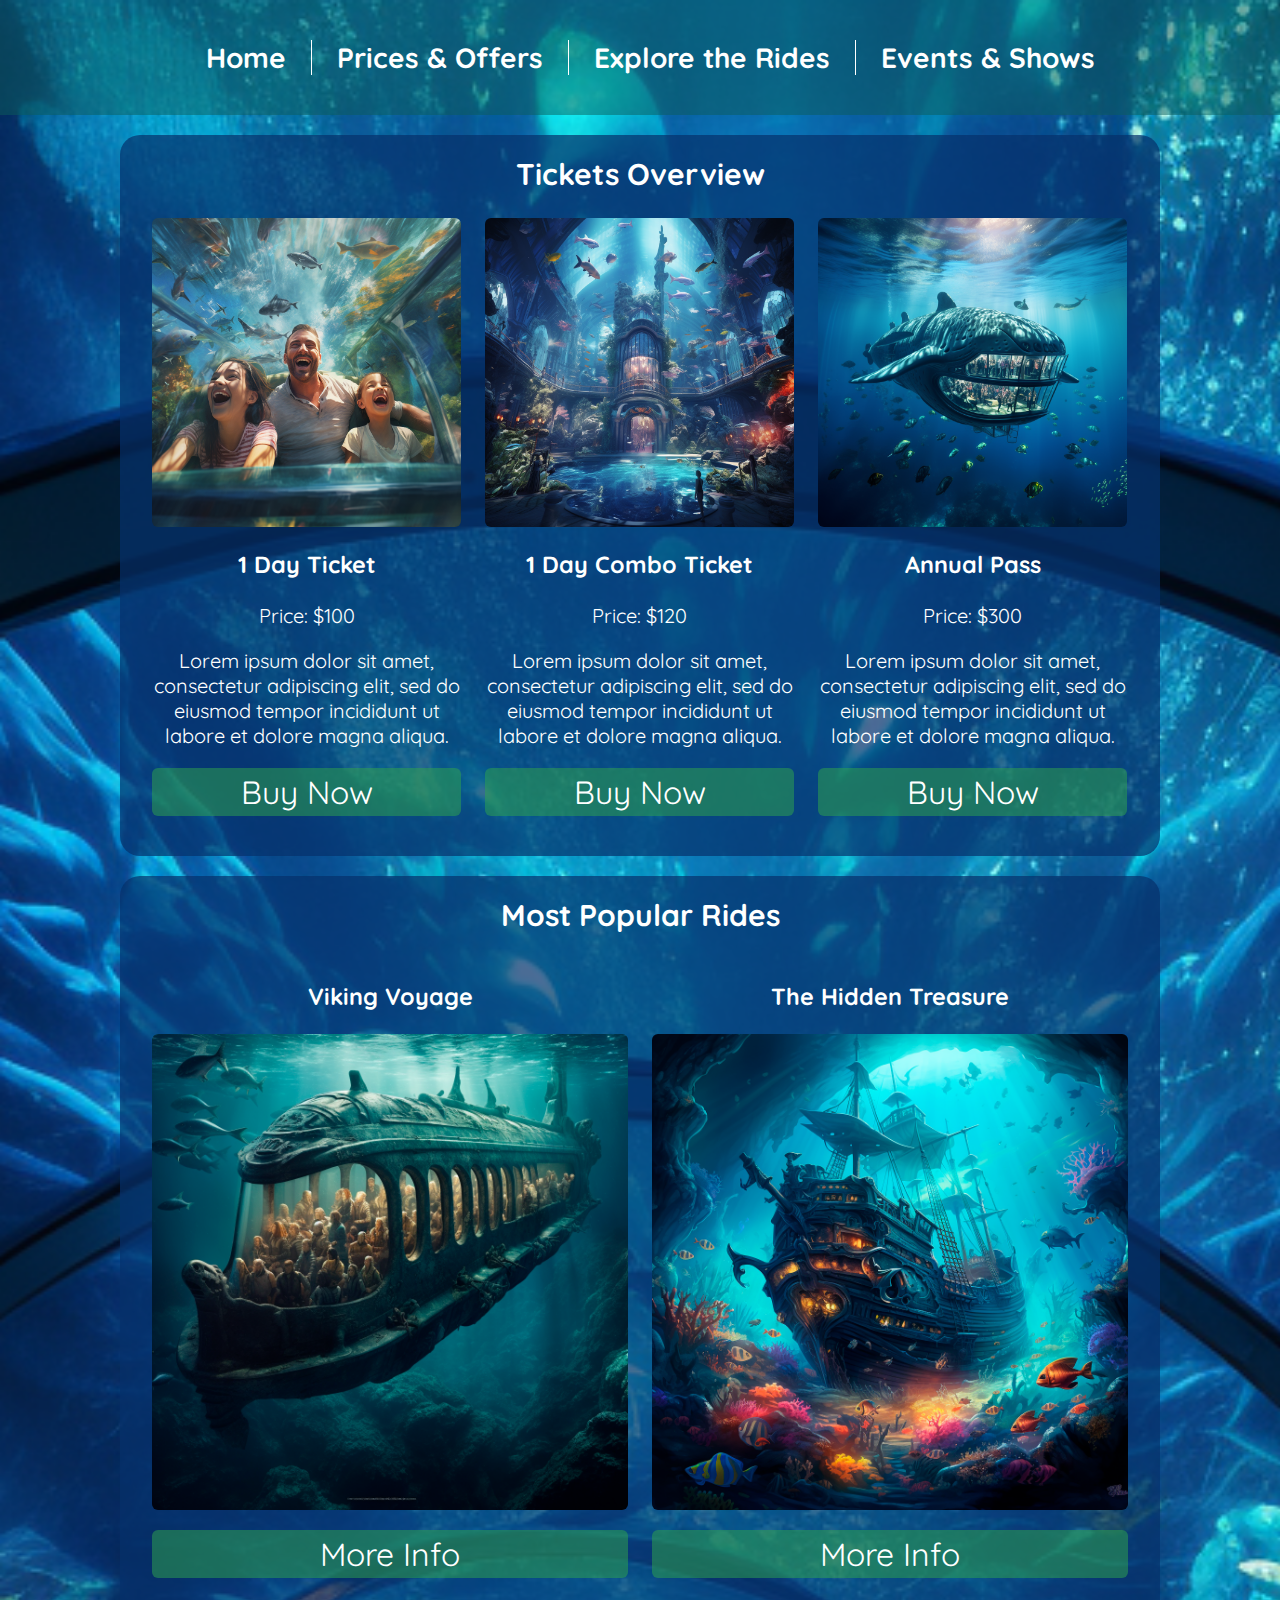
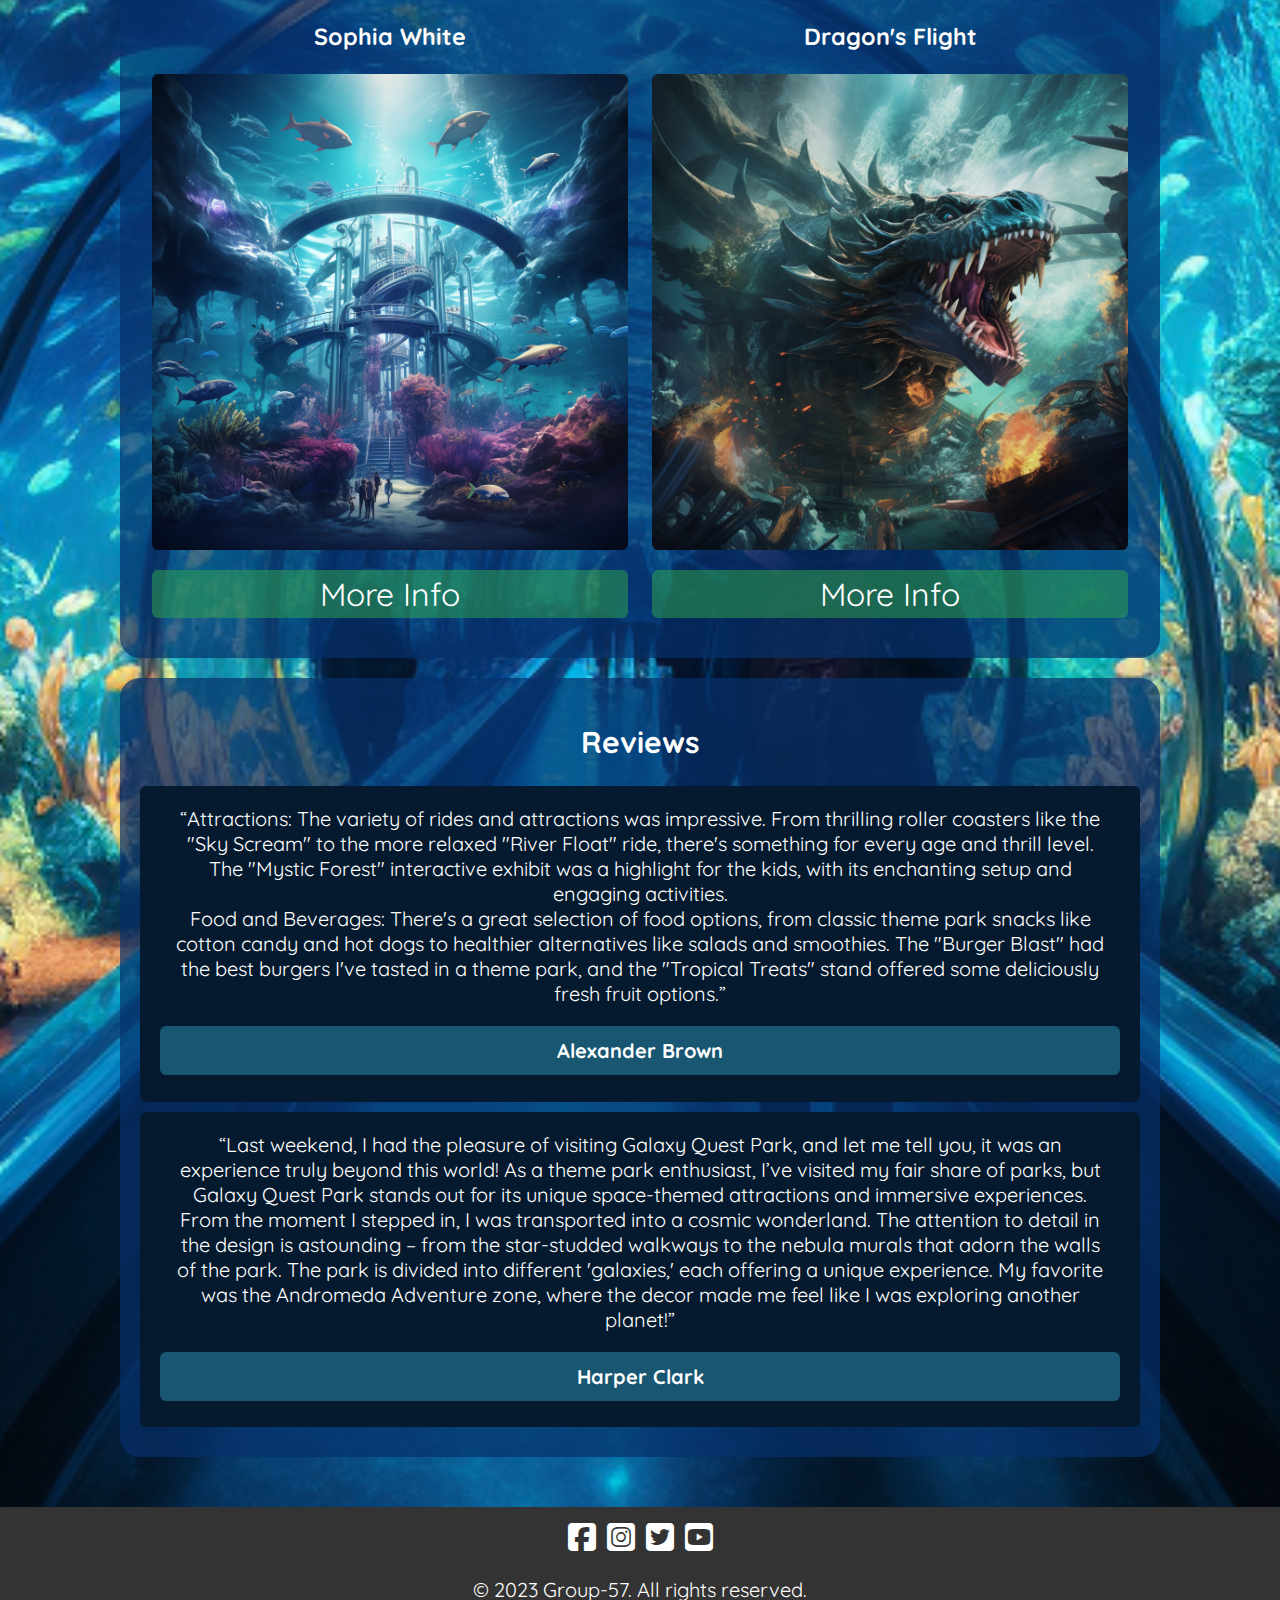
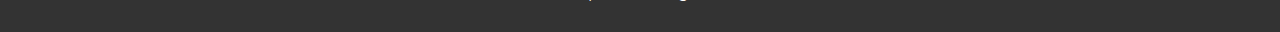
==== index.html @ 94e98d62 "fix ride images on index page" ====
<!DOCTYPE html>
<html lang="en">
  <head>
    <meta charset="UTF-8" />
    <meta name="viewport" content="width=device-width, initial-scale=1.0" />
    <title>Poseidon's Paradise - Adventure Awaits</title>
    <link rel="stylesheet" href="css/common.css" />
    <link rel="stylesheet" href="css/offers.css" />
    <link rel="stylesheet" href="css/brands.css" />

    <!-- Load Quicksand font https://fonts.google.com/specimen/Quicksand -->
    <link rel="preconnect" href="https://fonts.googleapis.com" />
    <link rel="preconnect" href="https://fonts.gstatic.com" crossorigin />
    <link
      href="https://fonts.googleapis.com/css2?family=Quicksand:wght@400;700&display=swap"
      rel="stylesheet" />

    <!-- <link href="https://cdn.jsdelivr.net/npm/bootstrap@5.0.2/dist/css/bootstrap.min.css" rel="stylesheet" integrity="sha384-EVSTQN3/azprG1Anm3QDgpJLIm9Nao0Yz1ztcQTwFspd3yD65VohhpuuCOmLASjC" crossorigin="anonymous"> -->
  </head>
  <body>
    <header>
      <nav>
        <ul>
          <li><a href="index.html">Home</a></li>
          <li><a href="offers.html">Prices &amp; Offers</a></li>
          <li><a href="rides.html">Explore the Rides</a></li>
          <li><a href="events.html">Events &amp; Shows</a></li>
        </ul>
      </nav>
    </header>

    <main class="container">
      <section id="packages" class="row">
        <h2>Tickets Overview</h2>
        <aside class="col col-1-3">
          <!-- image generated using Midjourney AI discord bot.
                     Prompt: a family enjoying a day at an underwater theme park -->
          <img src="images/family-fun.png" alt="Family Pass tickets" />
          <h3>1 Day Ticket</h3>
          <p>Price: $100</p>
          <p>
            Lorem ipsum dolor sit amet, consectetur adipiscing elit, sed do
            eiusmod tempor incididunt ut labore et dolore magna aliqua.
          </p>
          <p><a href="offers.html" class="btn">Buy Now</a></p>
        </aside>
        <aside class="col col-1-3">
          <!-- image generated using Midjourney AI discord bot.
                     Prompt: an underwater theme park ith rides, mermaids, and exotic underwater fish  -->
          <img src="images/pond.png" alt="Family Pass tickets" />
          <h3>1 Day Combo Ticket</h3>
          <p>Price: $120</p>
          <p>
            Lorem ipsum dolor sit amet, consectetur adipiscing elit, sed do
            eiusmod tempor incididunt ut labore et dolore magna aliqua.
          </p>
          <p><a href="offers.html" class="btn">Buy Now</a></p>
        </aside>
        <aside class="col col-1-3">
          <!-- image generated using Midjourney AI discord bot.
                     Prompt: a giant humpback whale shaped submarine, with windows and tourists inside looking out into the ocean -->
          <img src="images/sightseeing.png" alt="Underwater Tours" />
          <h3>Annual Pass</h3>
          <p>Price: $300</p>
          <p>
            Lorem ipsum dolor sit amet, consectetur adipiscing elit, sed do
            eiusmod tempor incididunt ut labore et dolore magna aliqua.
          </p>
          <p><a href="offers.html" class="btn">Buy Now</a></p>
        </aside>
      </section>

      <section id="popular_rides" class="row">
        <h2>Most Popular Rides</h2>
        <aside class="col col-1-2">
          <h3>Viking Voyage</h3>
          <!-- image generated using Midjourney AI discord bot.
                         Prompt: an underwater submarine that looks like a viking ship, with lots of tourists looking out the window -->
          <img src="images/viking-ride.png" alt="Ride Picture" />
          <p><a href="rides.html" class="btn w-100">More Info</a></p>
        </aside>
        <aside class="col col-1-2">
          <h3>The Hidden Treasure</h3>
          <!-- image generated using Midjourney AI discord bot.
                         Prompt: an underwater pirate shipwreck with lots of colorful fish swimming around -->
          <img src="images/pirate-ride.png" alt="Ride Picture" />
          <p><a href="rides.html" class="btn w-100">More Info</a></p>
        </aside>
        <aside class="col col-1-2">
          <h3>Sophia White</h3>
          <img src="images/sophia-white.png" alt="Ride Picture" />
          <p><a href="rides.html" class="btn w-100">More Info</a></p>
        </aside>
        <aside class="col col-1-2">
          <h3>Dragon's Flight</h3>
          <img src="images/dragons-flight.png" alt="Ride Picture" />
          <p><a href="rides.html" class="btn w-100">More Info</a></p>
        </aside>
      </section>

      <section id="reviews">
        <h2>Reviews</h2>
        <article class="row review">
          <p>
            <q
              >Attractions: The variety of rides and attractions was impressive.
              From thrilling roller coasters like the "Sky Scream" to the more
              relaxed "River Float" ride, there's something for every age and
              thrill level. The "Mystic Forest" interactive exhibit was a
              highlight for the kids, with its enchanting setup and engaging
              activities.
              <br />
              Food and Beverages: There's a great selection of food options,
              from classic theme park snacks like cotton candy and hot dogs to
              healthier alternatives like salads and smoothies. The "Burger
              Blast" had the best burgers I've tasted in a theme park, and the
              "Tropical Treats" stand offered some deliciously fresh fruit
              options.</q
            >
          </p>
          <h4>Alexander Brown</h4>
        </article>
        <article class="row review">
          <p>
            <q
              >Last weekend, I had the pleasure of visiting Galaxy Quest Park,
              and let me tell you, it was an experience truly beyond this world!
              As a theme park enthusiast, I’ve visited my fair share of parks,
              but Galaxy Quest Park stands out for its unique space-themed
              attractions and immersive experiences.
              <br />
              From the moment I stepped in, I was transported into a cosmic
              wonderland. The attention to detail in the design is astounding –
              from the star-studded walkways to the nebula murals that adorn the
              walls of the park. The park is divided into different 'galaxies,'
              each offering a unique experience. My favorite was the Andromeda
              Adventure zone, where the decor made me feel like I was exploring
              another planet!</q
            >
          </p>
          <h4>Harper Clark</h4>
        </article>
      </section>
    </main>

    <footer>
      <div class="social-links">
        <a
          href="https://www.facebook.com/poseidons_paradise"
          target="_blank"
          aria-label="Facebook">
          <i class="fa-brands fa-square-facebook"></i>
        </a>
        <a
          href="https://www.instagram.com/poseidons_paradise"
          target="_blank"
          aria-label="Instagram">
          <i class="fa-brands fa-square-instagram"></i>
        </a>
        <a
          href="https://www.twitter.com/poseidons_paradise"
          target="_blank"
          aria-label="Twitter">
          <i class="fa-brands fa-square-twitter"></i>
        </a>
        <a
          href="https://www.youtube.com/poseidons_paradise"
          target="_blank"
          aria-label="YouTube">
          <i class="fa-brands fa-square-youtube"></i>
        </a>
      </div>
      <p>&copy; 2023 Group-57. All rights reserved.</p>
    </footer>
  </body>
</html>
---- css/common.css ----
*,
::after,
::before {
  box-sizing: border-box;
}

body {
  font-family: "Quicksand", sans-serif;
  font-size: 20px;
  margin: 0;
  padding: 0;
  background-color: #f0f0f0;
  background-image: url(../images/tunnel.png);
  background-size: cover;
  background-repeat: no-repeat;
  background-position: center;
  color: #fff;
  /* 
    set display to flex so we can grow our main content and keep our footer "sticky".
    This strategy was based on chat interaction with ChatGPT 4.0 on Dec 18.
    Prompt:
      how can I make my footer stick to the bottom of the page if the page
      content is short, but keep the footer below all content when the page is
      long, even if I have to scroll to see the footer?
    Response Explanation:
      - The body is set to a flex container with a vertical direction.
      - The .content-wrap is given flex: 1, which allows it to grow and take up
        any available space, pushing the footer down.
      - The .footer will stick to the bottom when the content is short because of
        the min-height: 100vh on the body, making sure the body takes at least 100%
        of the viewport height.
      - On longer pages, the content will naturally push the footer down, and it
        will no longer stick to the bottom of the viewport but will be at the end
        of the content as usual.
      This solution is widely supported across modern browsers and provides a
      clean way to have a footer behave dynamically based on the length of the
      content.

    This was then adapted to fit our elements (ie main instead of .content-wrap)
  */
  min-height: 100vh;
  display: flex;
  flex-direction: column;
}

main {
  /* allow content to grow to take up available space. */
  flex: 1;
}

header {
  background-color: rgb(11, 92, 89, 0.5);
  color: white;
  padding: 20px 0;
}
img#navLogo {
  transition: max-height 0.6s;
  max-height: 700px;
  margin: auto;
}
img#navLogo.smaller {
  max-height: 100px;
}

nav ul {
  list-style-type: none;
  text-align: center;
}

nav ul li {
  display: inline-block;
  margin-right: 20px;
}

nav ul li a {
  color: white;
  text-decoration: none;
  font-weight: bold;
  font-size: 28px;
  position: relative;
  padding-bottom: 10px;
}

/* Add an underline effect to the nav links, which is normally hidden (with
   transform: scaleX(0)) but grows to the width of the link when hovered */
nav ul li a::after {
  content: "";
  background-color: #35e2f6;
  height: 10px;
  width: 100%;
  position: absolute;
  bottom: 0;
  left: 0;
  text-decoration: underline;
  /* hide this effect under normal circumstances */
  -webkit-transform: scaleX(0);
  -webkit-transform-origin: bottom center;
  -moz-transform: scaleX(0);
  -moz-transform-origin: bottom center;
  transform: scaleX(0);
  transform-origin: bottom center;
  /* animate the transition */
  transition: transform 0.2s ease-out;
}
nav ul li a:hover::after {
  /* on hover grow the underline effect to the width of the link */
  -webkit-transform: scaleX(1);
  -moz-transform: scaleX(1);
  transform: scaleX(1);
}
nav ul li:not(:last-of-type) {
  border-right: 1px solid #fff;
  padding-right: 25px;
}

@media (max-width: 992px) {
  nav ul li a {
    font-size: 20px;
  }
}

section {
  padding: 20px;
  text-align: center;
  background-color: rgba(5, 49, 107, 0.7);
  margin: 20px 0px;
  border-radius: 20px;
}

footer {
  background-color: #333;
  color: white;
  text-align: center;
  padding: 10px 0;
  bottom: 0;
  width: 100%;
  margin-top: 30px;
}

/* restrict the images to the width of their container */
img {
  max-width: 100%;
  border-radius: 6px;
  display: block;
}

.social-links a {
  color: #fff;
  text-decoration: none;
  font-size: 32px;
  display: inline-block;
  margin: 0px 3px;
}


.margin-auto {
  margin: auto;
}
.mt-1 {
  margin-top: 10px;
}
.mt-2 {
  margin-top: 20px;
}
.mt-3 {
  margin-top: 30px;
}
.mt-4 {
  margin-top: 40px;
}
.mt-5 {
  margin-top: 50px;
}

.inline-block {
  display: inline-block;
}

.trident-divider {
  display: flex;
  flex-direction: row;
  width: 80%;
  margin: auto;
}
/* a class that will cause an element to be displayed flipped (mirror image) */
.flipped {
  -moz-transform: scaleX(-1);
  -webkit-transform: scaleX(-1);
  transform: scaleX(-1);
}
.trident {
  display: inline-block;
  height: 115px;
}
/*
  Trident vector image obtained from Vecteezy (https://www.vecteezy.com/vector-art/3381271-trident-vector-logo-icon-illustration-sign-symbol),
  then split into 3 files to allow its size to dynamically adapt to its container
  by growing the middle part using flex: 1, while keeping the left and right
  sides at their same size  
*/
.trident-left {
  background-image: url(/images/trident-left-01.svg);
  background-repeat: no-repeat;
  width: 82px;
}
.trident-middle {
  background-image: url(/images/trident-middle-01.svg);
  /* don't se a width on this element, instead allow it to grow to fill the
     available space */
  flex: 1;
  /* repeat the background on the x axis so we can tile the middle section of
     the trident regardless of how big the container is */
  background-repeat: repeat-x;
}
.trident-right {
  background-image: url(/images/trident-right-01.svg);
  background-repeat: no-repeat;
  width: 199px;
}

.btn,
.btn-medium {
  display: block;
  width: 100%;
  max-width: 400px;
  height: 48px;
  font-size: 32px;
  line-height: 48px;
  text-decoration: none;
  color: #fff;
  background-color: rgb(47 163 77 / 53%);
  border-radius: 6px;
  transition: transform 0.3s ease-in-out, background-color 0.2s ease-in-out !important;
}
.w-100 {
  width: 100%;
  max-width: 100%;
}

.btn-medium {
  height: 28px;
  font-size: 16px;
  line-height: 28px;
}

.btn:hover,
.btn-medium:hover {
  background-color: rgb(47 163 77 / 100%);
}

#popular_rides img {
  width: 100%;
}

/* a review from a guest, intended to take up full container width */
.review {
  background-color: #051a2f;
  padding: 20px 20px 0px 20px;
  margin: 10px 0px;
  border-radius: 6px;
}
.review h4 {
  background-color: #185671;
  padding: 12px 0px;
  border-radius: 6px;
}

/* These styles are rougly taken from Bootstrap v5, but are modified to make
   the container a bit wider than bootstrap normally uses */
.container,
.container-fluid {
  width: 100%;
  padding-right: 50px;
  padding-left: 50px;
  margin-right: auto;
  margin-left: auto;
}

@media (min-width: 576px) {
  .container {
    max-width: 540px;
  }
}
@media (min-width: 768px) {
  .container {
    max-width: 720px;
  }
}
@media (min-width: 992px) {
  .container {
    max-width: 960px;
  }
}
@media (min-width: 1200px) {
  .container {
    max-width: 1140px;
  }
}
@media (min-width: 1400px) {
  .container {
    max-width: 1320px;
  }
}

:root {
  --bs-gutter-x: 1.5rem;
  --bs-gutter-y: 0;
}
.row {
  display: flex;
  flex-wrap: wrap;
}
.row > * {
  flex-shrink: 0;
  width: 100%;
  max-width: 100%;
  padding-right: calc(var(--bs-gutter-x) * 0.5);
  padding-left: calc(var(--bs-gutter-x) * 0.5);
  margin-top: var(--bs-gutter-y);
}

.row .col-1-3 {
  width: 33.3%;
}

.row .col-2-3 {
  width: 66.6%;
}

.row .col-1-2 {
  width: 50%;
}

.row .col-1-4 {
  width: 25%;
}

.row .col-3-4 {
  width: 75%;
}

.fab,
.fa-brands {
  font-family: var(--fa-style-family-brands);
}
.fa,
.fa-brands,
.fa-classic,
.fa-duotone,
.fa-light,
.fa-regular,
.fa-sharp,
.fa-sharp-solid,
.fa-solid,
.fa-thin,
.fab,
.fad,
.fal,
.far,
.fas,
.fasl,
.fasr,
.fass,
.fast,
.fat {
  -moz-osx-font-smoothing: grayscale;
  -webkit-font-smoothing: antialiased;
  display: var(--fa-display, inline-block);
  font-style: normal;
  font-variant: normal;
  line-height: 1;
  text-rendering: auto;
}
---- css/offers.css ----
/* animate the transition so it will grow and shrink gradually */
#packages .col * {
    transition: transform 0.3s ease-in-out;
}
/* when hovering over a package, grow all of its contents slightly */
#packages .col:hover * {
    transform: scale(1.1);
}
#packages .col-1-3:hover * {
    transform: scale(1.05);
}

/* container for the overlap spans which cover the bottom 48px of this container
   with a semi-transparent bg and some text*/
.overlay-img {
    position: relative;
    display: inline-block;
}
/* This span containing the overlaid text, absolutely positioned to the bottom
   of the container */
span.overlay {
    position: absolute;
    bottom: 0;
    left: 0;
    width: 100%;
    background-color: #08244fa3;
    border-radius: 0px 0px 6px 6px;
    font-size: 48px;
}

.offer {
    margin: 24px 0px;
}
/* put a bottom border and padding below all offers except the last one */
.offer:not(:last-of-type) {
    /* border-bottom: 2px solid #FFF; */
    padding-bottom: 20px;
}

/* The buttons in the packages section */
a.price {
    background-color: #73d88d;
}
a.price:hover {
    background-color: #165727;
}
/* smaller text indicating prices start at these values but can go higher */
.starting_at {
    font-size: 14px;
    line-height: 30px;
    display: block;
}
---- css/brands.css ----
/*!
 * Font Awesome Free 6.5.1 by @fontawesome - https://fontawesome.com
 * License - https://fontawesome.com/license/free (Icons: CC BY 4.0, Fonts: SIL OFL 1.1, Code: MIT License)
 * Copyright 2023 Fonticons, Inc.
 */
:root, :host {
  --fa-style-family-brands: 'Font Awesome 6 Brands';
  --fa-font-brands: normal 400 1em/1 'Font Awesome 6 Brands'; }

@font-face {
  font-family: 'Font Awesome 6 Brands';
  font-style: normal;
  font-weight: 400;
  font-display: block;
  src: url("../webfonts/fa-brands-400.woff2") format("woff2"), url("../webfonts/fa-brands-400.ttf") format("truetype"); }

.fab,
.fa-brands {
  font-weight: 400; }

.fa-monero:before {
  content: "\f3d0"; }

.fa-hooli:before {
  content: "\f427"; }

.fa-yelp:before {
  content: "\f1e9"; }

.fa-cc-visa:before {
  content: "\f1f0"; }

.fa-lastfm:before {
  content: "\f202"; }

.fa-shopware:before {
  content: "\f5b5"; }

.fa-creative-commons-nc:before {
  content: "\f4e8"; }

.fa-aws:before {
  content: "\f375"; }

.fa-redhat:before {
  content: "\f7bc"; }

.fa-yoast:before {
  content: "\f2b1"; }

.fa-cloudflare:before {
  content: "\e07d"; }

.fa-ups:before {
  content: "\f7e0"; }

.fa-pixiv:before {
  content: "\e640"; }

.fa-wpexplorer:before {
  content: "\f2de"; }

.fa-dyalog:before {
  content: "\f399"; }

.fa-bity:before {
  content: "\f37a"; }

.fa-stackpath:before {
  content: "\f842"; }

.fa-buysellads:before {
  content: "\f20d"; }

.fa-first-order:before {
  content: "\f2b0"; }

.fa-modx:before {
  content: "\f285"; }

.fa-guilded:before {
  content: "\e07e"; }

.fa-vnv:before {
  content: "\f40b"; }

.fa-square-js:before {
  content: "\f3b9"; }

.fa-js-square:before {
  content: "\f3b9"; }

.fa-microsoft:before {
  content: "\f3ca"; }

.fa-qq:before {
  content: "\f1d6"; }

.fa-orcid:before {
  content: "\f8d2"; }

.fa-java:before {
  content: "\f4e4"; }

.fa-invision:before {
  content: "\f7b0"; }

.fa-creative-commons-pd-alt:before {
  content: "\f4ed"; }

.fa-centercode:before {
  content: "\f380"; }

.fa-glide-g:before {
  content: "\f2a6"; }

.fa-drupal:before {
  content: "\f1a9"; }

.fa-hire-a-helper:before {
  content: "\f3b0"; }

.fa-creative-commons-by:before {
  content: "\f4e7"; }

.fa-unity:before {
  content: "\e049"; }

.fa-whmcs:before {
  content: "\f40d"; }

.fa-rocketchat:before {
  content: "\f3e8"; }

.fa-vk:before {
  content: "\f189"; }

.fa-untappd:before {
  content: "\f405"; }

.fa-mailchimp:before {
  content: "\f59e"; }

.fa-css3-alt:before {
  content: "\f38b"; }

.fa-square-reddit:before {
  content: "\f1a2"; }

.fa-reddit-square:before {
  content: "\f1a2"; }

.fa-vimeo-v:before {
  content: "\f27d"; }

.fa-contao:before {
  content: "\f26d"; }

.fa-square-font-awesome:before {
  content: "\e5ad"; }

.fa-deskpro:before {
  content: "\f38f"; }

.fa-brave:before {
  content: "\e63c"; }

.fa-sistrix:before {
  content: "\f3ee"; }

.fa-square-instagram:before {
  content: "\e055"; }

.fa-instagram-square:before {
  content: "\e055"; }

.fa-battle-net:before {
  content: "\f835"; }

.fa-the-red-yeti:before {
  content: "\f69d"; }

.fa-square-hacker-news:before {
  content: "\f3af"; }

.fa-hacker-news-square:before {
  content: "\f3af"; }

.fa-edge:before {
  content: "\f282"; }

.fa-threads:before {
  content: "\e618"; }

.fa-napster:before {
  content: "\f3d2"; }

.fa-square-snapchat:before {
  content: "\f2ad"; }

.fa-snapchat-square:before {
  content: "\f2ad"; }

.fa-google-plus-g:before {
  content: "\f0d5"; }

.fa-artstation:before {
  content: "\f77a"; }

.fa-markdown:before {
  content: "\f60f"; }

.fa-sourcetree:before {
  content: "\f7d3"; }

.fa-google-plus:before {
  content: "\f2b3"; }

.fa-diaspora:before {
  content: "\f791"; }

.fa-foursquare:before {
  content: "\f180"; }

.fa-stack-overflow:before {
  content: "\f16c"; }

.fa-github-alt:before {
  content: "\f113"; }

.fa-phoenix-squadron:before {
  content: "\f511"; }

.fa-pagelines:before {
  content: "\f18c"; }

.fa-algolia:before {
  content: "\f36c"; }

.fa-red-river:before {
  content: "\f3e3"; }

.fa-creative-commons-sa:before {
  content: "\f4ef"; }

.fa-safari:before {
  content: "\f267"; }

.fa-google:before {
  content: "\f1a0"; }

.fa-square-font-awesome-stroke:before {
  content: "\f35c"; }

.fa-font-awesome-alt:before {
  content: "\f35c"; }

.fa-atlassian:before {
  content: "\f77b"; }

.fa-linkedin-in:before {
  content: "\f0e1"; }

.fa-digital-ocean:before {
  content: "\f391"; }

.fa-nimblr:before {
  content: "\f5a8"; }

.fa-chromecast:before {
  content: "\f838"; }

.fa-evernote:before {
  content: "\f839"; }

.fa-hacker-news:before {
  content: "\f1d4"; }

.fa-creative-commons-sampling:before {
  content: "\f4f0"; }

.fa-adversal:before {
  content: "\f36a"; }

.fa-creative-commons:before {
  content: "\f25e"; }

.fa-watchman-monitoring:before {
  content: "\e087"; }

.fa-fonticons:before {
  content: "\f280"; }

.fa-weixin:before {
  content: "\f1d7"; }

.fa-shirtsinbulk:before {
  content: "\f214"; }

.fa-codepen:before {
  content: "\f1cb"; }

.fa-git-alt:before {
  content: "\f841"; }

.fa-lyft:before {
  content: "\f3c3"; }

.fa-rev:before {
  content: "\f5b2"; }

.fa-windows:before {
  content: "\f17a"; }

.fa-wizards-of-the-coast:before {
  content: "\f730"; }

.fa-square-viadeo:before {
  content: "\f2aa"; }

.fa-viadeo-square:before {
  content: "\f2aa"; }

.fa-meetup:before {
  content: "\f2e0"; }

.fa-centos:before {
  content: "\f789"; }

.fa-adn:before {
  content: "\f170"; }

.fa-cloudsmith:before {
  content: "\f384"; }

.fa-opensuse:before {
  content: "\e62b"; }

.fa-pied-piper-alt:before {
  content: "\f1a8"; }

.fa-square-dribbble:before {
  content: "\f397"; }

.fa-dribbble-square:before {
  content: "\f397"; }

.fa-codiepie:before {
  content: "\f284"; }

.fa-node:before {
  content: "\f419"; }

.fa-mix:before {
  content: "\f3cb"; }

.fa-steam:before {
  content: "\f1b6"; }

.fa-cc-apple-pay:before {
  content: "\f416"; }

.fa-scribd:before {
  content: "\f28a"; }

.fa-debian:before {
  content: "\e60b"; }

.fa-openid:before {
  content: "\f19b"; }

.fa-instalod:before {
  content: "\e081"; }

.fa-expeditedssl:before {
  content: "\f23e"; }

.fa-sellcast:before {
  content: "\f2da"; }

.fa-square-twitter:before {
  content: "\f081"; }

.fa-twitter-square:before {
  content: "\f081"; }

.fa-r-project:before {
  content: "\f4f7"; }

.fa-delicious:before {
  content: "\f1a5"; }

.fa-freebsd:before {
  content: "\f3a4"; }

.fa-vuejs:before {
  content: "\f41f"; }

.fa-accusoft:before {
  content: "\f369"; }

.fa-ioxhost:before {
  content: "\f208"; }

.fa-fonticons-fi:before {
  content: "\f3a2"; }

.fa-app-store:before {
  content: "\f36f"; }

.fa-cc-mastercard:before {
  content: "\f1f1"; }

.fa-itunes-note:before {
  content: "\f3b5"; }

.fa-golang:before {
  content: "\e40f"; }

.fa-kickstarter:before {
  content: "\f3bb"; }

.fa-grav:before {
  content: "\f2d6"; }

.fa-weibo:before {
  content: "\f18a"; }

.fa-uncharted:before {
  content: "\e084"; }

.fa-firstdraft:before {
  content: "\f3a1"; }

.fa-square-youtube:before {
  content: "\f431"; }

.fa-youtube-square:before {
  content: "\f431"; }

.fa-wikipedia-w:before {
  content: "\f266"; }

.fa-wpressr:before {
  content: "\f3e4"; }

.fa-rendact:before {
  content: "\f3e4"; }

.fa-angellist:before {
  content: "\f209"; }

.fa-galactic-republic:before {
  content: "\f50c"; }

.fa-nfc-directional:before {
  content: "\e530"; }

.fa-skype:before {
  content: "\f17e"; }

.fa-joget:before {
  content: "\f3b7"; }

.fa-fedora:before {
  content: "\f798"; }

.fa-stripe-s:before {
  content: "\f42a"; }

.fa-meta:before {
  content: "\e49b"; }

.fa-laravel:before {
  content: "\f3bd"; }

.fa-hotjar:before {
  content: "\f3b1"; }

.fa-bluetooth-b:before {
  content: "\f294"; }

.fa-square-letterboxd:before {
  content: "\e62e"; }

.fa-sticker-mule:before {
  content: "\f3f7"; }

.fa-creative-commons-zero:before {
  content: "\f4f3"; }

.fa-hips:before {
  content: "\f452"; }

.fa-behance:before {
  content: "\f1b4"; }

.fa-reddit:before {
  content: "\f1a1"; }

.fa-discord:before {
  content: "\f392"; }

.fa-chrome:before {
  content: "\f268"; }

.fa-app-store-ios:before {
  content: "\f370"; }

.fa-cc-discover:before {
  content: "\f1f2"; }

.fa-wpbeginner:before {
  content: "\f297"; }

.fa-confluence:before {
  content: "\f78d"; }

.fa-shoelace:before {
  content: "\e60c"; }

.fa-mdb:before {
  content: "\f8ca"; }

.fa-dochub:before {
  content: "\f394"; }

.fa-accessible-icon:before {
  content: "\f368"; }

.fa-ebay:before {
  content: "\f4f4"; }

.fa-amazon:before {
  content: "\f270"; }

.fa-unsplash:before {
  content: "\e07c"; }

.fa-yarn:before {
  content: "\f7e3"; }

.fa-square-steam:before {
  content: "\f1b7"; }

.fa-steam-square:before {
  content: "\f1b7"; }

.fa-500px:before {
  content: "\f26e"; }

.fa-square-vimeo:before {
  content: "\f194"; }

.fa-vimeo-square:before {
  content: "\f194"; }

.fa-asymmetrik:before {
  content: "\f372"; }

.fa-font-awesome:before {
  content: "\f2b4"; }

.fa-font-awesome-flag:before {
  content: "\f2b4"; }

.fa-font-awesome-logo-full:before {
  content: "\f2b4"; }

.fa-gratipay:before {
  content: "\f184"; }

.fa-apple:before {
  content: "\f179"; }

.fa-hive:before {
  content: "\e07f"; }

.fa-gitkraken:before {
  content: "\f3a6"; }

.fa-keybase:before {
  content: "\f4f5"; }

.fa-apple-pay:before {
  content: "\f415"; }

.fa-padlet:before {
  content: "\e4a0"; }

.fa-amazon-pay:before {
  content: "\f42c"; }

.fa-square-github:before {
  content: "\f092"; }

.fa-github-square:before {
  content: "\f092"; }

.fa-stumbleupon:before {
  content: "\f1a4"; }

.fa-fedex:before {
  content: "\f797"; }

.fa-phoenix-framework:before {
  content: "\f3dc"; }

.fa-shopify:before {
  content: "\e057"; }

.fa-neos:before {
  content: "\f612"; }

.fa-square-threads:before {
  content: "\e619"; }

.fa-hackerrank:before {
  content: "\f5f7"; }

.fa-researchgate:before {
  content: "\f4f8"; }

.fa-swift:before {
  content: "\f8e1"; }

.fa-angular:before {
  content: "\f420"; }

.fa-speakap:before {
  content: "\f3f3"; }

.fa-angrycreative:before {
  content: "\f36e"; }

.fa-y-combinator:before {
  content: "\f23b"; }

.fa-empire:before {
  content: "\f1d1"; }

.fa-envira:before {
  content: "\f299"; }

.fa-google-scholar:before {
  content: "\e63b"; }

.fa-square-gitlab:before {
  content: "\e5ae"; }

.fa-gitlab-square:before {
  content: "\e5ae"; }

.fa-studiovinari:before {
  content: "\f3f8"; }

.fa-pied-piper:before {
  content: "\f2ae"; }

.fa-wordpress:before {
  content: "\f19a"; }

.fa-product-hunt:before {
  content: "\f288"; }

.fa-firefox:before {
  content: "\f269"; }

.fa-linode:before {
  content: "\f2b8"; }

.fa-goodreads:before {
  content: "\f3a8"; }

.fa-square-odnoklassniki:before {
  content: "\f264"; }

.fa-odnoklassniki-square:before {
  content: "\f264"; }

.fa-jsfiddle:before {
  content: "\f1cc"; }

.fa-sith:before {
  content: "\f512"; }

.fa-themeisle:before {
  content: "\f2b2"; }

.fa-page4:before {
  content: "\f3d7"; }

.fa-hashnode:before {
  content: "\e499"; }

.fa-react:before {
  content: "\f41b"; }

.fa-cc-paypal:before {
  content: "\f1f4"; }

.fa-squarespace:before {
  content: "\f5be"; }

.fa-cc-stripe:before {
  content: "\f1f5"; }

.fa-creative-commons-share:before {
  content: "\f4f2"; }

.fa-bitcoin:before {
  content: "\f379"; }

.fa-keycdn:before {
  content: "\f3ba"; }

.fa-opera:before {
  content: "\f26a"; }

.fa-itch-io:before {
  content: "\f83a"; }

.fa-umbraco:before {
  content: "\f8e8"; }

.fa-galactic-senate:before {
  content: "\f50d"; }

.fa-ubuntu:before {
  content: "\f7df"; }

.fa-draft2digital:before {
  content: "\f396"; }

.fa-stripe:before {
  content: "\f429"; }

.fa-houzz:before {
  content: "\f27c"; }

.fa-gg:before {
  content: "\f260"; }

.fa-dhl:before {
  content: "\f790"; }

.fa-square-pinterest:before {
  content: "\f0d3"; }

.fa-pinterest-square:before {
  content: "\f0d3"; }

.fa-xing:before {
  content: "\f168"; }

.fa-blackberry:before {
  content: "\f37b"; }

.fa-creative-commons-pd:before {
  content: "\f4ec"; }

.fa-playstation:before {
  content: "\f3df"; }

.fa-quinscape:before {
  content: "\f459"; }

.fa-less:before {
  content: "\f41d"; }

.fa-blogger-b:before {
  content: "\f37d"; }

.fa-opencart:before {
  content: "\f23d"; }

.fa-vine:before {
  content: "\f1ca"; }

.fa-signal-messenger:before {
  content: "\e663"; }

.fa-paypal:before {
  content: "\f1ed"; }

.fa-gitlab:before {
  content: "\f296"; }

.fa-typo3:before {
  content: "\f42b"; }

.fa-reddit-alien:before {
  content: "\f281"; }

.fa-yahoo:before {
  content: "\f19e"; }

.fa-dailymotion:before {
  content: "\e052"; }

.fa-affiliatetheme:before {
  content: "\f36b"; }

.fa-pied-piper-pp:before {
  content: "\f1a7"; }

.fa-bootstrap:before {
  content: "\f836"; }

.fa-odnoklassniki:before {
  content: "\f263"; }

.fa-nfc-symbol:before {
  content: "\e531"; }

.fa-mintbit:before {
  content: "\e62f"; }

.fa-ethereum:before {
  content: "\f42e"; }

.fa-speaker-deck:before {
  content: "\f83c"; }

.fa-creative-commons-nc-eu:before {
  content: "\f4e9"; }

.fa-patreon:before {
  content: "\f3d9"; }

.fa-avianex:before {
  content: "\f374"; }

.fa-ello:before {
  content: "\f5f1"; }

.fa-gofore:before {
  content: "\f3a7"; }

.fa-bimobject:before {
  content: "\f378"; }

.fa-brave-reverse:before {
  content: "\e63d"; }

.fa-facebook-f:before {
  content: "\f39e"; }

.fa-square-google-plus:before {
  content: "\f0d4"; }

.fa-google-plus-square:before {
  content: "\f0d4"; }

.fa-mandalorian:before {
  content: "\f50f"; }

.fa-first-order-alt:before {
  content: "\f50a"; }

.fa-osi:before {
  content: "\f41a"; }

.fa-google-wallet:before {
  content: "\f1ee"; }

.fa-d-and-d-beyond:before {
  content: "\f6ca"; }

.fa-periscope:before {
  content: "\f3da"; }

.fa-fulcrum:before {
  content: "\f50b"; }

.fa-cloudscale:before {
  content: "\f383"; }

.fa-forumbee:before {
  content: "\f211"; }

.fa-mizuni:before {
  content: "\f3cc"; }

.fa-schlix:before {
  content: "\f3ea"; }

.fa-square-xing:before {
  content: "\f169"; }

.fa-xing-square:before {
  content: "\f169"; }

.fa-bandcamp:before {
  content: "\f2d5"; }

.fa-wpforms:before {
  content: "\f298"; }

.fa-cloudversify:before {
  content: "\f385"; }

.fa-usps:before {
  content: "\f7e1"; }

.fa-megaport:before {
  content: "\f5a3"; }

.fa-magento:before {
  content: "\f3c4"; }

.fa-spotify:before {
  content: "\f1bc"; }

.fa-optin-monster:before {
  content: "\f23c"; }

.fa-fly:before {
  content: "\f417"; }

.fa-aviato:before {
  content: "\f421"; }

.fa-itunes:before {
  content: "\f3b4"; }

.fa-cuttlefish:before {
  content: "\f38c"; }

.fa-blogger:before {
  content: "\f37c"; }

.fa-flickr:before {
  content: "\f16e"; }

.fa-viber:before {
  content: "\f409"; }

.fa-soundcloud:before {
  content: "\f1be"; }

.fa-digg:before {
  content: "\f1a6"; }

.fa-tencent-weibo:before {
  content: "\f1d5"; }

.fa-letterboxd:before {
  content: "\e62d"; }

.fa-symfony:before {
  content: "\f83d"; }

.fa-maxcdn:before {
  content: "\f136"; }

.fa-etsy:before {
  content: "\f2d7"; }

.fa-facebook-messenger:before {
  content: "\f39f"; }

.fa-audible:before {
  content: "\f373"; }

.fa-think-peaks:before {
  content: "\f731"; }

.fa-bilibili:before {
  content: "\e3d9"; }

.fa-erlang:before {
  content: "\f39d"; }

.fa-x-twitter:before {
  content: "\e61b"; }

.fa-cotton-bureau:before {
  content: "\f89e"; }

.fa-dashcube:before {
  content: "\f210"; }

.fa-42-group:before {
  content: "\e080"; }

.fa-innosoft:before {
  content: "\e080"; }

.fa-stack-exchange:before {
  content: "\f18d"; }

.fa-elementor:before {
  content: "\f430"; }

.fa-square-pied-piper:before {
  content: "\e01e"; }

.fa-pied-piper-square:before {
  content: "\e01e"; }

.fa-creative-commons-nd:before {
  content: "\f4eb"; }

.fa-palfed:before {
  content: "\f3d8"; }

.fa-superpowers:before {
  content: "\f2dd"; }

.fa-resolving:before {
  content: "\f3e7"; }

.fa-xbox:before {
  content: "\f412"; }

.fa-searchengin:before {
  content: "\f3eb"; }

.fa-tiktok:before {
  content: "\e07b"; }

.fa-square-facebook:before {
  content: "\f082"; }

.fa-facebook-square:before {
  content: "\f082"; }

.fa-renren:before {
  content: "\f18b"; }

.fa-linux:before {
  content: "\f17c"; }

.fa-glide:before {
  content: "\f2a5"; }

.fa-linkedin:before {
  content: "\f08c"; }

.fa-hubspot:before {
  content: "\f3b2"; }

.fa-deploydog:before {
  content: "\f38e"; }

.fa-twitch:before {
  content: "\f1e8"; }

.fa-ravelry:before {
  content: "\f2d9"; }

.fa-mixer:before {
  content: "\e056"; }

.fa-square-lastfm:before {
  content: "\f203"; }

.fa-lastfm-square:before {
  content: "\f203"; }

.fa-vimeo:before {
  content: "\f40a"; }

.fa-mendeley:before {
  content: "\f7b3"; }

.fa-uniregistry:before {
  content: "\f404"; }

.fa-figma:before {
  content: "\f799"; }

.fa-creative-commons-remix:before {
  content: "\f4ee"; }

.fa-cc-amazon-pay:before {
  content: "\f42d"; }

.fa-dropbox:before {
  content: "\f16b"; }

.fa-instagram:before {
  content: "\f16d"; }

.fa-cmplid:before {
  content: "\e360"; }

.fa-upwork:before {
  content: "\e641"; }

.fa-facebook:before {
  content: "\f09a"; }

.fa-gripfire:before {
  content: "\f3ac"; }

.fa-jedi-order:before {
  content: "\f50e"; }

.fa-uikit:before {
  content: "\f403"; }

.fa-fort-awesome-alt:before {
  content: "\f3a3"; }

.fa-phabricator:before {
  content: "\f3db"; }

.fa-ussunnah:before {
  content: "\f407"; }

.fa-earlybirds:before {
  content: "\f39a"; }

.fa-trade-federation:before {
  content: "\f513"; }

.fa-autoprefixer:before {
  content: "\f41c"; }

.fa-whatsapp:before {
  content: "\f232"; }

.fa-slideshare:before {
  content: "\f1e7"; }

.fa-google-play:before {
  content: "\f3ab"; }

.fa-viadeo:before {
  content: "\f2a9"; }

.fa-line:before {
  content: "\f3c0"; }

.fa-google-drive:before {
  content: "\f3aa"; }

.fa-servicestack:before {
  content: "\f3ec"; }

.fa-simplybuilt:before {
  content: "\f215"; }

.fa-bitbucket:before {
  content: "\f171"; }

.fa-imdb:before {
  content: "\f2d8"; }

.fa-deezer:before {
  content: "\e077"; }

.fa-raspberry-pi:before {
  content: "\f7bb"; }

.fa-jira:before {
  content: "\f7b1"; }

.fa-docker:before {
  content: "\f395"; }

.fa-screenpal:before {
  content: "\e570"; }

.fa-bluetooth:before {
  content: "\f293"; }

.fa-gitter:before {
  content: "\f426"; }

.fa-d-and-d:before {
  content: "\f38d"; }

.fa-microblog:before {
  content: "\e01a"; }

.fa-cc-diners-club:before {
  content: "\f24c"; }

.fa-gg-circle:before {
  content: "\f261"; }

.fa-pied-piper-hat:before {
  content: "\f4e5"; }

.fa-kickstarter-k:before {
  content: "\f3bc"; }

.fa-yandex:before {
  content: "\f413"; }

.fa-readme:before {
  content: "\f4d5"; }

.fa-html5:before {
  content: "\f13b"; }

.fa-sellsy:before {
  content: "\f213"; }

.fa-sass:before {
  content: "\f41e"; }

.fa-wirsindhandwerk:before {
  content: "\e2d0"; }

.fa-wsh:before {
  content: "\e2d0"; }

.fa-buromobelexperte:before {
  content: "\f37f"; }

.fa-salesforce:before {
  content: "\f83b"; }

.fa-octopus-deploy:before {
  content: "\e082"; }

.fa-medapps:before {
  content: "\f3c6"; }

.fa-ns8:before {
  content: "\f3d5"; }

.fa-pinterest-p:before {
  content: "\f231"; }

.fa-apper:before {
  content: "\f371"; }

.fa-fort-awesome:before {
  content: "\f286"; }

.fa-waze:before {
  content: "\f83f"; }

.fa-cc-jcb:before {
  content: "\f24b"; }

.fa-snapchat:before {
  content: "\f2ab"; }

.fa-snapchat-ghost:before {
  content: "\f2ab"; }

.fa-fantasy-flight-games:before {
  content: "\f6dc"; }

.fa-rust:before {
  content: "\e07a"; }

.fa-wix:before {
  content: "\f5cf"; }

.fa-square-behance:before {
  content: "\f1b5"; }

.fa-behance-square:before {
  content: "\f1b5"; }

.fa-supple:before {
  content: "\f3f9"; }

.fa-webflow:before {
  content: "\e65c"; }

.fa-rebel:before {
  content: "\f1d0"; }

.fa-css3:before {
  content: "\f13c"; }

.fa-staylinked:before {
  content: "\f3f5"; }

.fa-kaggle:before {
  content: "\f5fa"; }

.fa-space-awesome:before {
  content: "\e5ac"; }

.fa-deviantart:before {
  content: "\f1bd"; }

.fa-cpanel:before {
  content: "\f388"; }

.fa-goodreads-g:before {
  content: "\f3a9"; }

.fa-square-git:before {
  content: "\f1d2"; }

.fa-git-square:before {
  content: "\f1d2"; }

.fa-square-tumblr:before {
  content: "\f174"; }

.fa-tumblr-square:before {
  content: "\f174"; }

.fa-trello:before {
  content: "\f181"; }

.fa-creative-commons-nc-jp:before {
  content: "\f4ea"; }

.fa-get-pocket:before {
  content: "\f265"; }

.fa-perbyte:before {
  content: "\e083"; }

.fa-grunt:before {
  content: "\f3ad"; }

.fa-weebly:before {
  content: "\f5cc"; }

.fa-connectdevelop:before {
  content: "\f20e"; }

.fa-leanpub:before {
  content: "\f212"; }

.fa-black-tie:before {
  content: "\f27e"; }

.fa-themeco:before {
  content: "\f5c6"; }

.fa-python:before {
  content: "\f3e2"; }

.fa-android:before {
  content: "\f17b"; }

.fa-bots:before {
  content: "\e340"; }

.fa-free-code-camp:before {
  content: "\f2c5"; }

.fa-hornbill:before {
  content: "\f592"; }

.fa-js:before {
  content: "\f3b8"; }

.fa-ideal:before {
  content: "\e013"; }

.fa-git:before {
  content: "\f1d3"; }

.fa-dev:before {
  content: "\f6cc"; }

.fa-sketch:before {
  content: "\f7c6"; }

.fa-yandex-international:before {
  content: "\f414"; }

.fa-cc-amex:before {
  content: "\f1f3"; }

.fa-uber:before {
  content: "\f402"; }

.fa-github:before {
  content: "\f09b"; }

.fa-php:before {
  content: "\f457"; }

.fa-alipay:before {
  content: "\f642"; }

.fa-youtube:before {
  content: "\f167"; }

.fa-skyatlas:before {
  content: "\f216"; }

.fa-firefox-browser:before {
  content: "\e007"; }

.fa-replyd:before {
  content: "\f3e6"; }

.fa-suse:before {
  content: "\f7d6"; }

.fa-jenkins:before {
  content: "\f3b6"; }

.fa-twitter:before {
  content: "\f099"; }

.fa-rockrms:before {
  content: "\f3e9"; }

.fa-pinterest:before {
  content: "\f0d2"; }

.fa-buffer:before {
  content: "\f837"; }

.fa-npm:before {
  content: "\f3d4"; }

.fa-yammer:before {
  content: "\f840"; }

.fa-btc:before {
  content: "\f15a"; }

.fa-dribbble:before {
  content: "\f17d"; }

.fa-stumbleupon-circle:before {
  content: "\f1a3"; }

.fa-internet-explorer:before {
  content: "\f26b"; }

.fa-stubber:before {
  content: "\e5c7"; }

.fa-telegram:before {
  content: "\f2c6"; }

.fa-telegram-plane:before {
  content: "\f2c6"; }

.fa-old-republic:before {
  content: "\f510"; }

.fa-odysee:before {
  content: "\e5c6"; }

.fa-square-whatsapp:before {
  content: "\f40c"; }

.fa-whatsapp-square:before {
  content: "\f40c"; }

.fa-node-js:before {
  content: "\f3d3"; }

.fa-edge-legacy:before {
  content: "\e078"; }

.fa-slack:before {
  content: "\f198"; }

.fa-slack-hash:before {
  content: "\f198"; }

.fa-medrt:before {
  content: "\f3c8"; }

.fa-usb:before {
  content: "\f287"; }

.fa-tumblr:before {
  content: "\f173"; }

.fa-vaadin:before {
  content: "\f408"; }

.fa-quora:before {
  content: "\f2c4"; }

.fa-square-x-twitter:before {
  content: "\e61a"; }

.fa-reacteurope:before {
  content: "\f75d"; }

.fa-medium:before {
  content: "\f23a"; }

.fa-medium-m:before {
  content: "\f23a"; }

.fa-amilia:before {
  content: "\f36d"; }

.fa-mixcloud:before {
  content: "\f289"; }

.fa-flipboard:before {
  content: "\f44d"; }

.fa-viacoin:before {
  content: "\f237"; }

.fa-critical-role:before {
  content: "\f6c9"; }

.fa-sitrox:before {
  content: "\e44a"; }

.fa-discourse:before {
  content: "\f393"; }

.fa-joomla:before {
  content: "\f1aa"; }

.fa-mastodon:before {
  content: "\f4f6"; }

.fa-airbnb:before {
  content: "\f834"; }

.fa-wolf-pack-battalion:before {
  content: "\f514"; }

.fa-buy-n-large:before {
  content: "\f8a6"; }

.fa-gulp:before {
  content: "\f3ae"; }

.fa-creative-commons-sampling-plus:before {
  content: "\f4f1"; }

.fa-strava:before {
  content: "\f428"; }

.fa-ember:before {
  content: "\f423"; }

.fa-canadian-maple-leaf:before {
  content: "\f785"; }

.fa-teamspeak:before {
  content: "\f4f9"; }

.fa-pushed:before {
  content: "\f3e1"; }

.fa-wordpress-simple:before {
  content: "\f411"; }

.fa-nutritionix:before {
  content: "\f3d6"; }

.fa-wodu:before {
  content: "\e088"; }

.fa-google-pay:before {
  content: "\e079"; }

.fa-intercom:before {
  content: "\f7af"; }

.fa-zhihu:before {
  content: "\f63f"; }

.fa-korvue:before {
  content: "\f42f"; }

.fa-pix:before {
  content: "\e43a"; }

.fa-steam-symbol:before {
  content: "\f3f6"; }
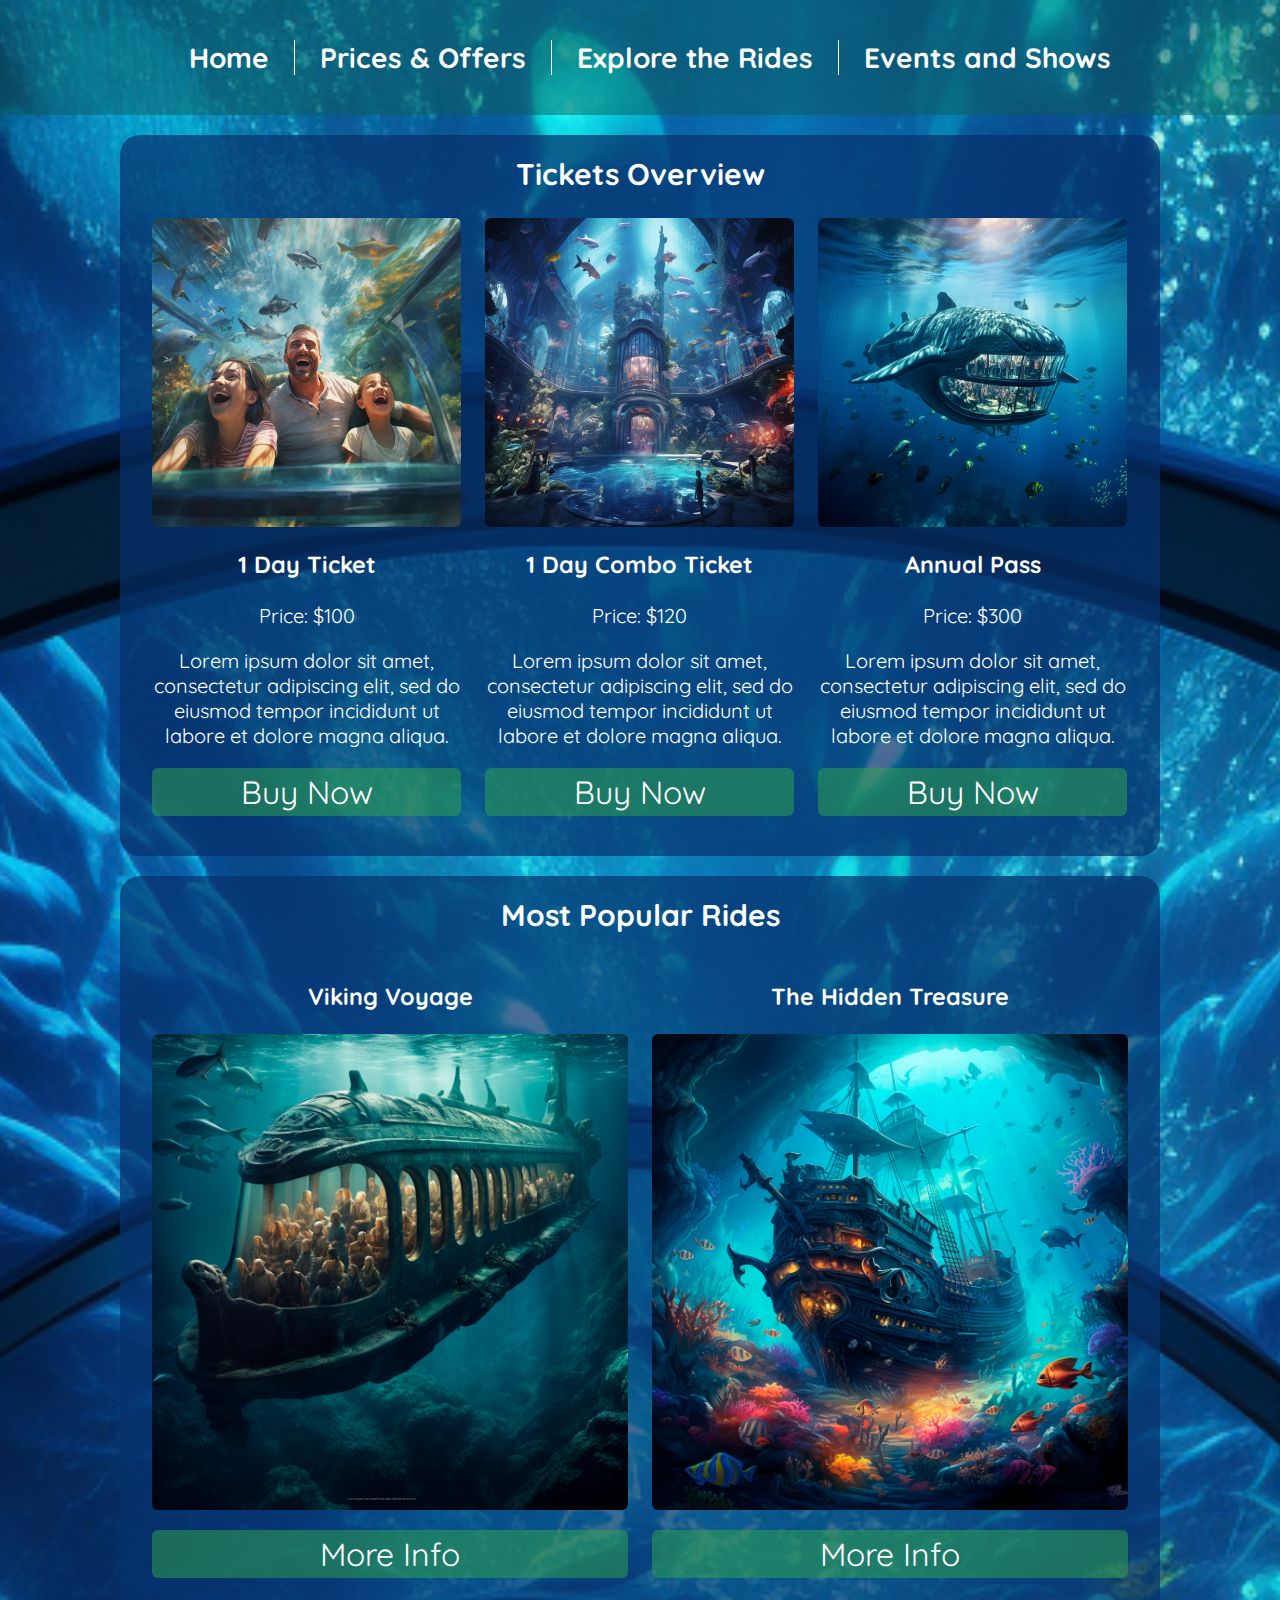
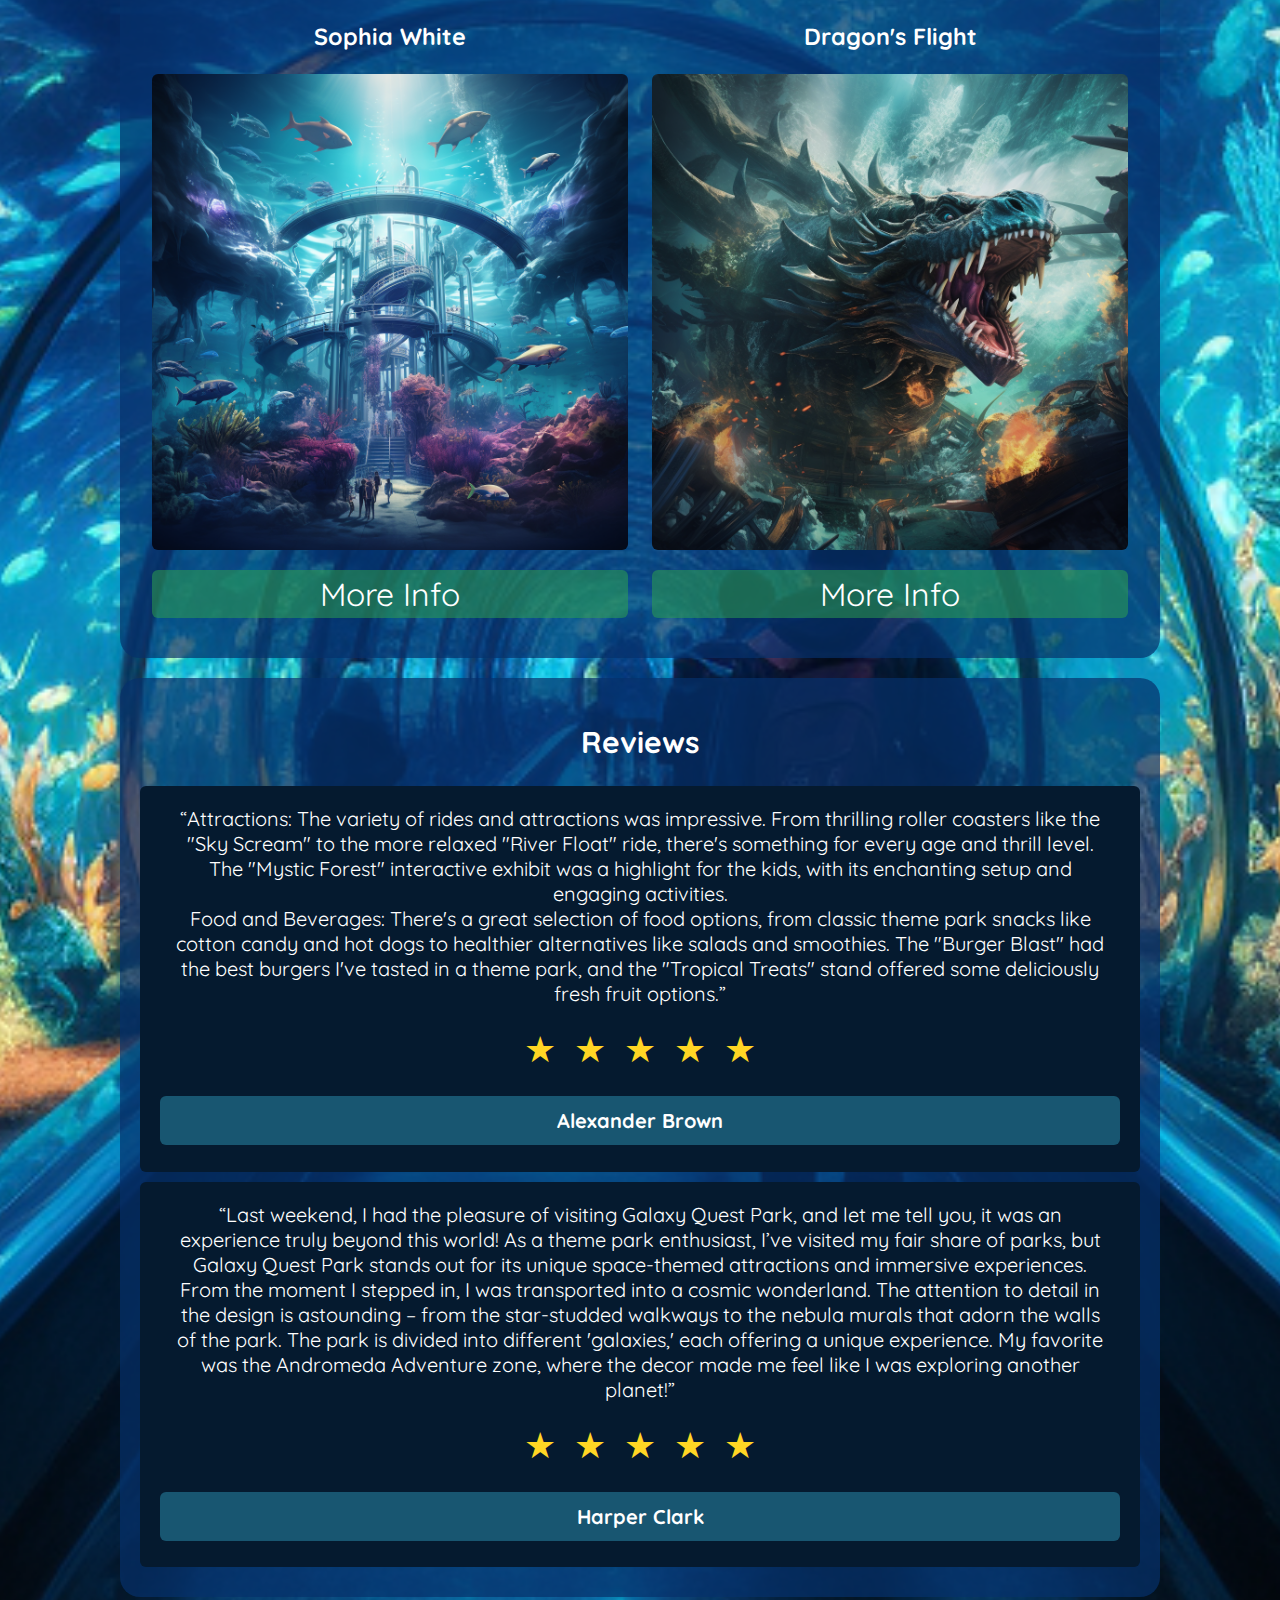
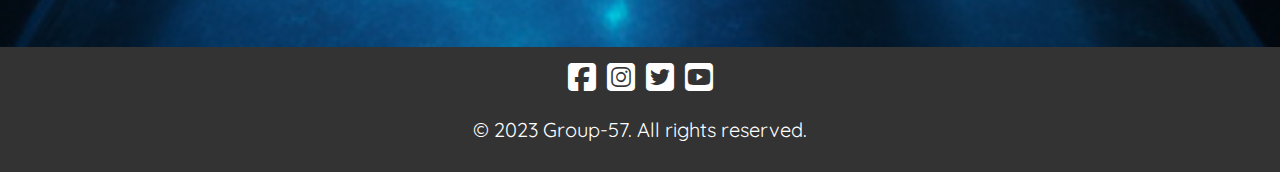
==== commit 1454feb3: "mirror dropdown menu to other files; clean up filenames" ====
--- a/index.html
+++ b/index.html
@@ -24,7 +24,14 @@
           <li><a href="index.html">Home</a></li>
           <li><a href="offers.html">Prices &amp; Offers</a></li>
           <li><a href="rides.html">Explore the Rides</a></li>
-          <li><a href="events.html">Events &amp; Shows</a></li>
+          <li class="dropdown">
+            <a href="events.html" class="dropbtn">Events and Shows</a>
+            <div class="dropdown-content">
+                <a href="#">Concerts</a>
+                <a href="#">Holiday Events</a>
+                <a href="#">Special Events</a>
+            </div>
+          </li>
         </ul>
       </nav>
     </header>
@@ -118,6 +125,9 @@
               options.</q
             >
           </p>
+          <p>
+            <span class="star"></span><span class="star"></span><span class="star"></span><span class="star"></span><span class="star"></span>
+          </p>
           <h4>Alexander Brown</h4>
         </article>
         <article class="row review">
@@ -137,6 +147,9 @@
               Adventure zone, where the decor made me feel like I was exploring
               another planet!</q
             >
+          </p>
+          <p>
+            <span class="star"></span><span class="star"></span><span class="star"></span><span class="star"></span><span class="star"></span>
           </p>
           <h4>Harper Clark</h4>
         </article>
--- a/css/common.css
+++ b/css/common.css
@@ -53,14 +53,6 @@
   color: white;
   padding: 20px 0;
 }
-img#navLogo {
-  transition: max-height 0.6s;
-  max-height: 700px;
-  margin: auto;
-}
-img#navLogo.smaller {
-  max-height: 100px;
-}
 
 nav ul {
   list-style-type: none;
@@ -119,6 +111,33 @@
   }
 }
 
+.dropdown-content {
+  display: none;
+  position: absolute;
+  background-color: #6690ab;
+  min-width: 300px;
+  box-shadow: 0px 8px 16px 0px rgba(0,0,0,0.2);
+  z-index: 1;
+}
+
+.dropdown-content a {
+  color: black;
+  font-size: 20px;
+  padding: 12px 16px;
+  text-decoration: none;
+  display: block;
+  text-align: center;
+}
+
+.dropdown-content a:hover {
+  background-color: #f1f1f1;
+}
+
+.dropdown:hover .dropdown-content {
+  display: block;
+}
+
+
 section {
   padding: 20px;
   text-align: center;
@@ -142,6 +161,15 @@
   max-width: 100%;
   border-radius: 6px;
   display: block;
+}
+
+span.star::before {
+  content: "\2605";
+  font-size: 36px;
+  width: 50px;
+  height: 50px;
+  display: inline-block;
+  color: #ffd624;
 }
 
 .social-links a {
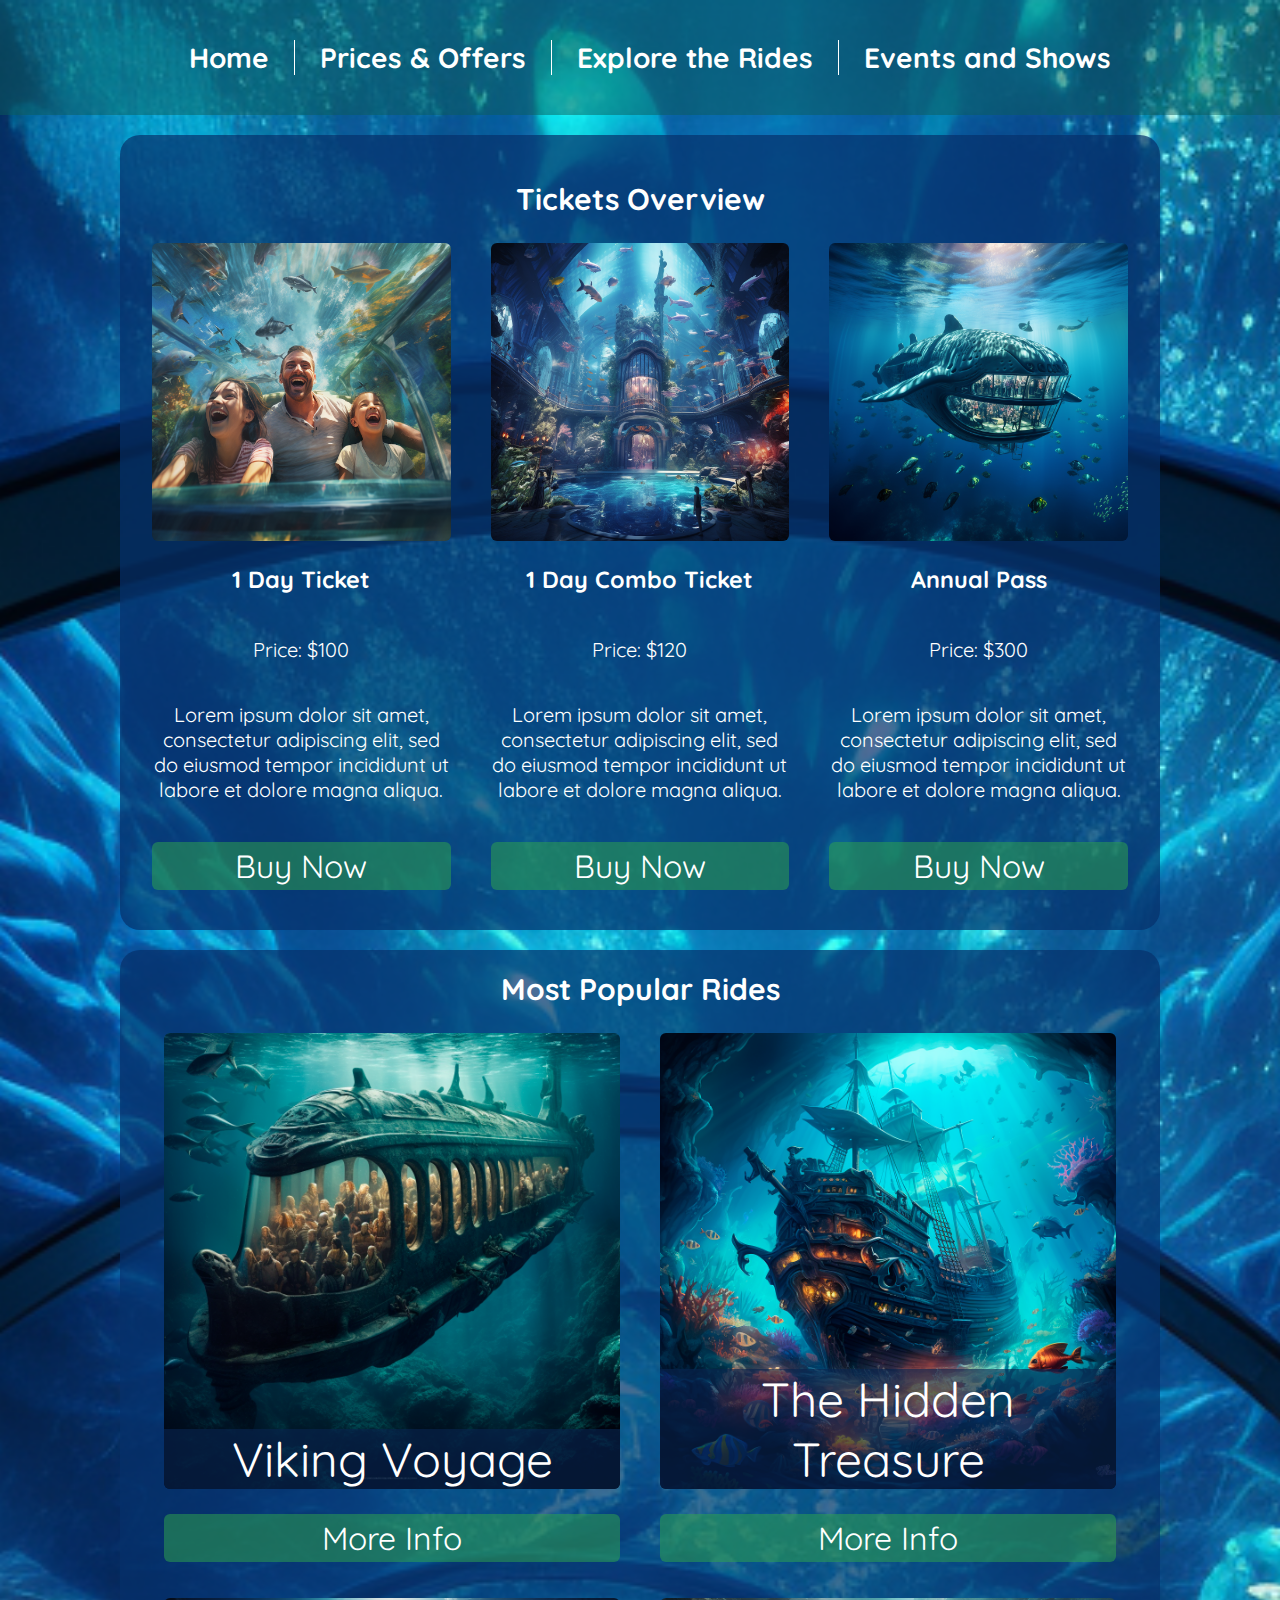
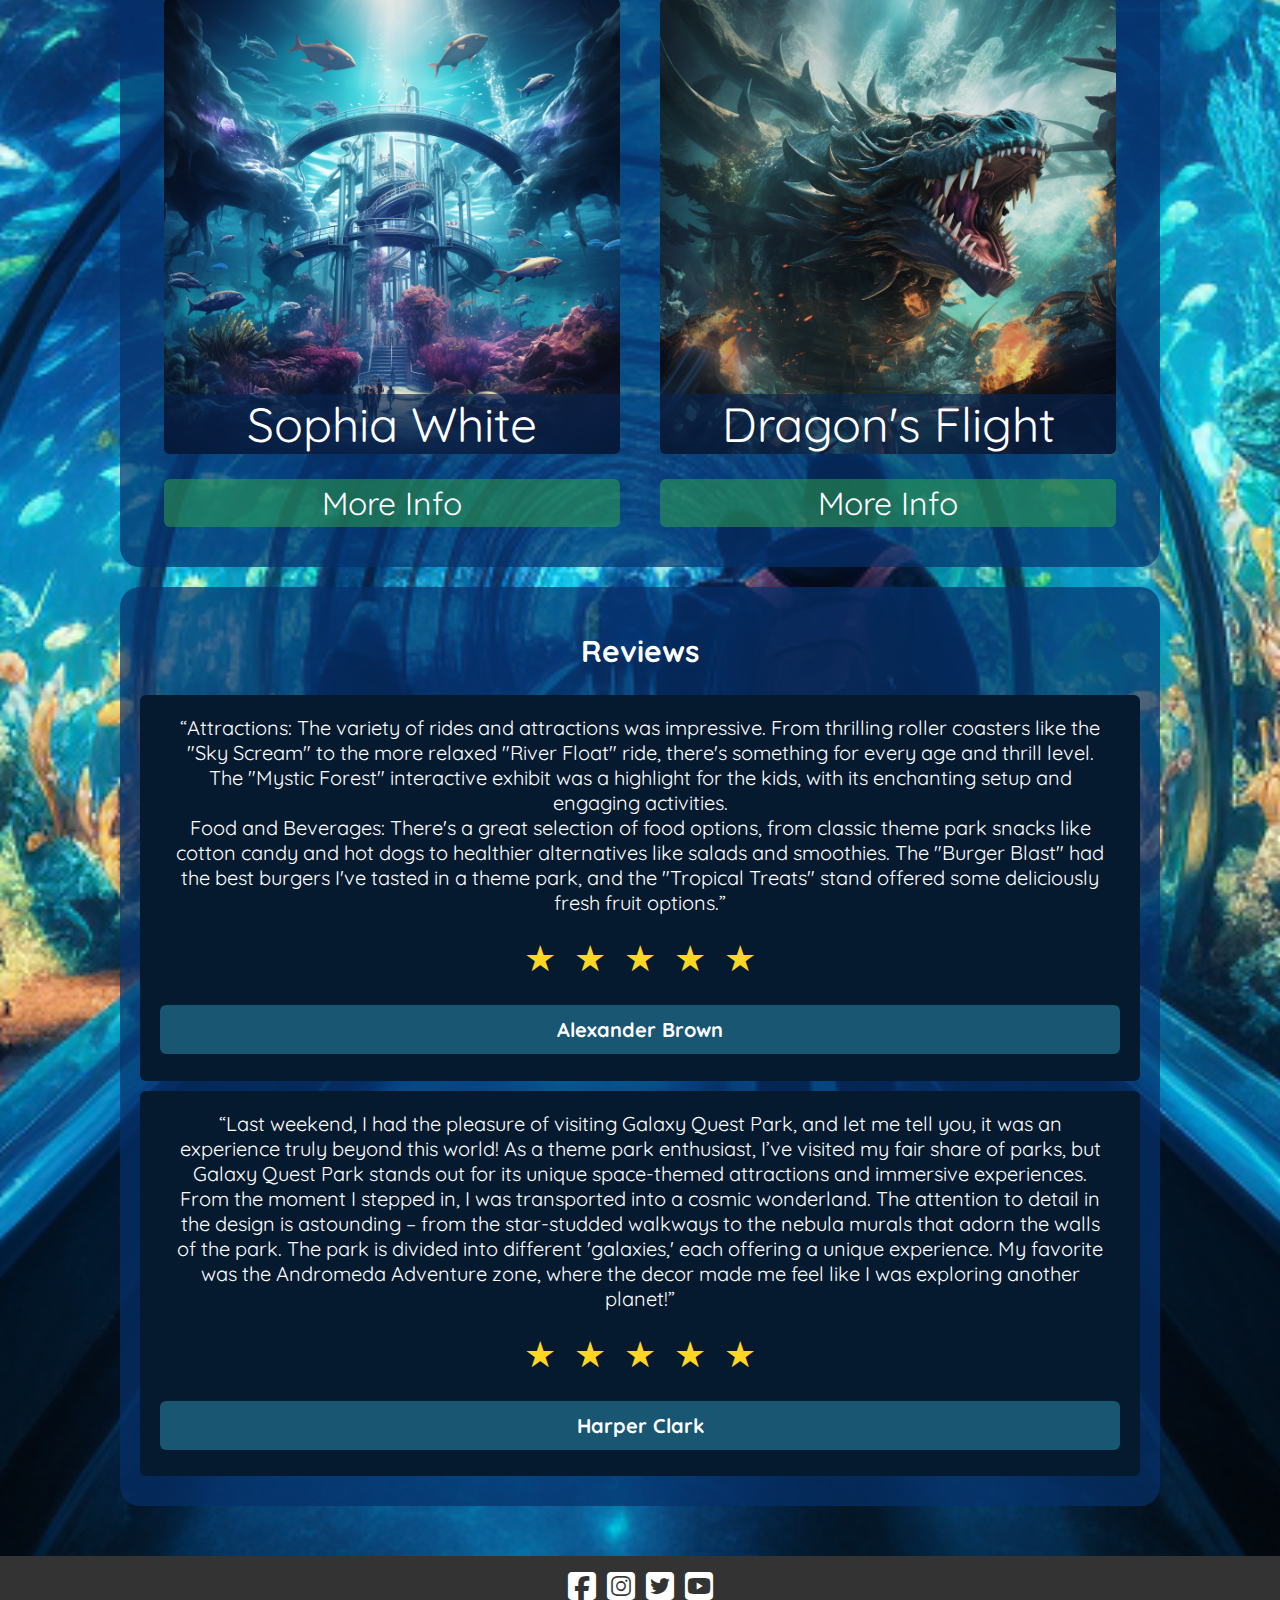
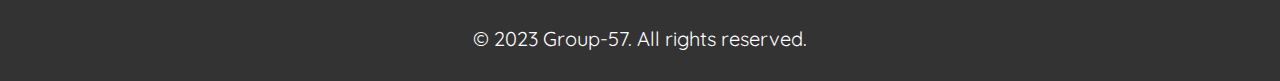
==== commit 706da324: "modify hover effect to go to 125% brightness; index col->grid" ====
--- a/index.html
+++ b/index.html
@@ -27,9 +27,9 @@
           <li class="dropdown">
             <a href="events.html" class="dropbtn">Events and Shows</a>
             <div class="dropdown-content">
-                <a href="#">Concerts</a>
-                <a href="#">Holiday Events</a>
-                <a href="#">Special Events</a>
+                <a href="concerts.html">Concerts</a>
+                <a href="holiday_events.html">Holiday Events</a>
+                <a href="special_events.html">Special Events</a>
             </div>
           </li>
         </ul>
@@ -37,72 +37,84 @@
     </header>
 
     <main class="container">
-      <section id="packages" class="row">
+      <section id="packages">
         <h2>Tickets Overview</h2>
-        <aside class="col col-1-3">
-          <!-- image generated using Midjourney AI discord bot.
-                     Prompt: a family enjoying a day at an underwater theme park -->
-          <img src="images/family-fun.png" alt="Family Pass tickets" />
-          <h3>1 Day Ticket</h3>
-          <p>Price: $100</p>
-          <p>
-            Lorem ipsum dolor sit amet, consectetur adipiscing elit, sed do
-            eiusmod tempor incididunt ut labore et dolore magna aliqua.
-          </p>
-          <p><a href="offers.html" class="btn">Buy Now</a></p>
-        </aside>
-        <aside class="col col-1-3">
-          <!-- image generated using Midjourney AI discord bot.
-                     Prompt: an underwater theme park ith rides, mermaids, and exotic underwater fish  -->
-          <img src="images/pond.png" alt="Family Pass tickets" />
-          <h3>1 Day Combo Ticket</h3>
-          <p>Price: $120</p>
-          <p>
-            Lorem ipsum dolor sit amet, consectetur adipiscing elit, sed do
-            eiusmod tempor incididunt ut labore et dolore magna aliqua.
-          </p>
-          <p><a href="offers.html" class="btn">Buy Now</a></p>
-        </aside>
-        <aside class="col col-1-3">
-          <!-- image generated using Midjourney AI discord bot.
-                     Prompt: a giant humpback whale shaped submarine, with windows and tourists inside looking out into the ocean -->
-          <img src="images/sightseeing.png" alt="Underwater Tours" />
-          <h3>Annual Pass</h3>
-          <p>Price: $300</p>
-          <p>
-            Lorem ipsum dolor sit amet, consectetur adipiscing elit, sed do
-            eiusmod tempor incididunt ut labore et dolore magna aliqua.
-          </p>
-          <p><a href="offers.html" class="btn">Buy Now</a></p>
-        </aside>
+        <div class="row grid grid-3">
+            <aside class="package">
+                <!-- image generated using Midjourney AI discord bot.
+                            Prompt: a family enjoying a day at an underwater theme park -->
+                <img src="images/family-fun.png" alt="Family Pass tickets" />
+                <h3>1 Day Ticket</h3>
+                <p>Price: $100</p>
+                <p>
+                    Lorem ipsum dolor sit amet, consectetur adipiscing elit, sed do
+                    eiusmod tempor incididunt ut labore et dolore magna aliqua.
+                </p>
+                <p><a href="offers.html" class="btn">Buy Now</a></p>
+            </aside>
+            <aside class="package">
+                <!-- image generated using Midjourney AI discord bot.
+                            Prompt: an underwater theme park ith rides, mermaids, and exotic underwater fish  -->
+                <img src="images/pond.png" alt="Family Pass tickets" />
+                <h3>1 Day Combo Ticket</h3>
+                <p>Price: $120</p>
+                <p>
+                    Lorem ipsum dolor sit amet, consectetur adipiscing elit, sed do
+                    eiusmod tempor incididunt ut labore et dolore magna aliqua.
+                </p>
+                <p><a href="offers.html" class="btn">Buy Now</a></p>
+            </aside>
+            <aside class="package">
+                <!-- image generated using Midjourney AI discord bot.
+                            Prompt: a giant humpback whale shaped submarine, with windows and tourists inside looking out into the ocean -->
+                <img src="images/sightseeing.png" alt="Underwater Tours" />
+                <h3>Annual Pass</h3>
+                <p>Price: $300</p>
+                <p>
+                    Lorem ipsum dolor sit amet, consectetur adipiscing elit, sed do
+                    eiusmod tempor incididunt ut labore et dolore magna aliqua.
+                </p>
+                <p><a href="offers.html" class="btn">Buy Now</a></p>
+            </aside>
+        </div>
       </section>
 
       <section id="popular_rides" class="row">
         <h2>Most Popular Rides</h2>
-        <aside class="col col-1-2">
-          <h3>Viking Voyage</h3>
-          <!-- image generated using Midjourney AI discord bot.
-                         Prompt: an underwater submarine that looks like a viking ship, with lots of tourists looking out the window -->
-          <img src="images/viking-ride.png" alt="Ride Picture" />
-          <p><a href="rides.html" class="btn w-100">More Info</a></p>
-        </aside>
-        <aside class="col col-1-2">
-          <h3>The Hidden Treasure</h3>
-          <!-- image generated using Midjourney AI discord bot.
-                         Prompt: an underwater pirate shipwreck with lots of colorful fish swimming around -->
-          <img src="images/pirate-ride.png" alt="Ride Picture" />
-          <p><a href="rides.html" class="btn w-100">More Info</a></p>
-        </aside>
-        <aside class="col col-1-2">
-          <h3>Sophia White</h3>
-          <img src="images/sophia-white.png" alt="Ride Picture" />
-          <p><a href="rides.html" class="btn w-100">More Info</a></p>
-        </aside>
-        <aside class="col col-1-2">
-          <h3>Dragon's Flight</h3>
-          <img src="images/dragons-flight.png" alt="Ride Picture" />
-          <p><a href="rides.html" class="btn w-100">More Info</a></p>
-        </aside>
+        <div class="row grid grid-2">
+            <aside class="ride">
+                <div class="overlay-img">
+                    <!-- image generated using Midjourney AI discord bot.
+                                    Prompt: an underwater submarine that looks like a viking ship, with lots of tourists looking out the window -->
+                    <img src="images/viking-ride.png" alt="Ride Picture" />
+                    <span class="overlay">Viking Voyage</span>
+                </div>
+                <p><a href="rides.html" class="btn w-100">More Info</a></p>
+            </aside>
+            <aside class="ride">
+                <div class="overlay-img">
+                    <!-- image generated using Midjourney AI discord bot.
+                                    Prompt: an underwater pirate shipwreck with lots of colorful fish swimming around -->
+                    <img src="images/pirate-ride.png" alt="Ride Picture" />
+                    <span class="overlay">The Hidden Treasure</span>
+                </div>
+                <p><a href="rides.html" class="btn w-100">More Info</a></p>
+            </aside>
+            <aside class="ride">
+                <div class="overlay-img">
+                    <img src="images/sophia-white.png" alt="Ride Picture" />
+                    <span class="overlay">Sophia White</span>
+                </div>
+                <p><a href="rides.html" class="btn w-100">More Info</a></p>
+            </aside>
+            <aside class="ride">
+                <div class="overlay-img">
+                    <img src="images/dragons-flight.png" alt="Ride Picture" />
+                    <span class="overlay">Dragon's Flight</span>
+                </div>
+                <p><a href="rides.html" class="btn w-100">More Info</a></p>
+            </aside>
+        </div>
       </section>
 
       <section id="reviews">
--- a/css/common.css
+++ b/css/common.css
@@ -109,6 +109,12 @@
   nav ul li a {
     font-size: 20px;
   }
+  nav ul li {
+    display: block;
+    width: 100%;
+    height: 30px;
+    border: none !important;
+  }
 }
 
 .dropdown-content {
@@ -116,7 +122,7 @@
   position: absolute;
   background-color: #6690ab;
   min-width: 300px;
-  box-shadow: 0px 8px 16px 0px rgba(0,0,0,0.2);
+  box-shadow: 0px 8px 16px 0px rgba(0, 0, 0, 0.2);
   z-index: 1;
 }
 
@@ -137,7 +143,6 @@
   display: block;
 }
 
-
 section {
   padding: 20px;
   text-align: center;
@@ -179,7 +184,6 @@
   display: inline-block;
   margin: 0px 3px;
 }
-
 
 .margin-auto {
   margin: auto;
@@ -246,9 +250,28 @@
   width: 199px;
 }
 
+/* container for the overlap spans which cover the bottom 48px of this container
+   with a semi-transparent bg and some text*/
+.overlay-img {
+  position: relative;
+  display: inline-block;
+}
+/* This span containing the overlaid text, absolutely positioned to the bottom
+   of the container */
+span.overlay {
+  position: absolute;
+  bottom: 0;
+  left: 0;
+  width: 100%;
+  background-color: #08244fa3;
+  border-radius: 0px 0px 6px 6px;
+  font-size: 48px;
+}
+
 .btn,
 .btn-medium {
   display: block;
+  cursor: pointer;
   width: 100%;
   max-width: 400px;
   height: 48px;
@@ -279,6 +302,9 @@
 #popular_rides img {
   width: 100%;
 }
+#popular_rides .ride:hover img {
+  filter: brightness(1.25);
+}
 
 /* a review from a guest, intended to take up full container width */
 .review {
@@ -298,8 +324,8 @@
 .container,
 .container-fluid {
   width: 100%;
-  padding-right: 50px;
-  padding-left: 50px;
+  padding-right: 10px;
+  padding-left: 10px;
   margin-right: auto;
   margin-left: auto;
 }
@@ -307,21 +333,29 @@
 @media (min-width: 576px) {
   .container {
     max-width: 540px;
+    padding-right: 20px;
+    padding-left: 20px;
   }
 }
 @media (min-width: 768px) {
   .container {
     max-width: 720px;
+    padding-right: 50px;
+    padding-left: 50px;
   }
 }
 @media (min-width: 992px) {
   .container {
     max-width: 960px;
+    padding-right: 40px;
+    padding-left: 40px;
   }
 }
 @media (min-width: 1200px) {
   .container {
     max-width: 1140px;
+    padding-right: 50px;
+    padding-left: 50px;
   }
 }
 @media (min-width: 1400px) {
@@ -367,6 +401,87 @@
   width: 75%;
 }
 
+/* 
+GRID LAYOUT:
+This system creates a grid layout using the display: grid style on the parent
+container.  The number of columns is dictated by the grid-template-columns rule.
+a parent element should have the "grid" class applied, and may specify "grid-1"
+through "grid-5" to create a grid of that many columns.  grid size can be changed
+for smaller screen sizes using the grid-sm-* and grid-md-* classes, which set the
+grid to use that number of columns when being displayed on a small or medium
+screen.  child elements can be configured to span multiple columns using the
+grid-span-* classes (e.g. grid-span-2 will span 2 columns.
+*/
+.grid {
+  display: grid;
+  grid-gap: 1rem;
+}
+.grid-1 {
+  grid-template-columns: repeat(1, 1fr);
+}
+.grid-2 {
+  grid-template-columns: repeat(2, 1fr);
+}
+.grid-3 {
+  grid-template-columns: repeat(3, 1fr);
+}
+.grid-4 {
+  grid-template-columns: repeat(4, 1fr);
+}
+.grid-5 {
+  grid-template-columns: repeat(5, 1fr);
+}
+
+@media (max-width: 500px) {
+  .grid-sm-1 {
+    grid-template-columns: repeat(1, 1fr);
+  }
+  .grid-sm-2 {
+    grid-template-columns: repeat(2, 1fr);
+  }
+  .grid-sm-3 {
+    grid-template-columns: repeat(3, 1fr);
+  }
+  .grid-sm-4 {
+    grid-template-columns: repeat(4, 1fr);
+  }
+  .grid-sm-5 {
+    grid-template-columns: repeat(5, 1fr);
+  }
+}
+
+@media (min-width: 500px) and (max-width: 1000px) {
+  .grid-md-1 {
+    grid-template-columns: repeat(1, 1fr);
+  }
+  .grid-md-2 {
+    grid-template-columns: repeat(2, 1fr);
+  }
+  .grid-md-3 {
+    grid-template-columns: repeat(3, 1fr);
+  }
+  .grid-md-4 {
+    grid-template-columns: repeat(4, 1fr);
+  }
+  .grid-md-5 {
+    grid-template-columns: repeat(5, 1fr);
+  }
+}
+
+.grid-span-2 {
+  grid-column: span 2;
+}
+.grid-span-3 {
+  grid-column: span 3;
+}
+.grid-span-4 {
+  grid-column: span 4;
+}
+.grid-span-5 {
+  grid-column: span 5;
+}
+
+/* Font Awesome v5 free brand icons - used for facebook/instagram/twitter/youtube footer icons */
 .fab,
 .fa-brands {
   font-family: var(--fa-style-family-brands);
--- a/css/offers.css
+++ b/css/offers.css
@@ -1,14 +1,18 @@
 
 /* animate the transition so it will grow and shrink gradually */
-#packages .col * {
-    transition: transform 0.3s ease-in-out;
+#packages .package * {
+    transition: 0.3s ease-in-out;
 }
+#packages .package img {
+    filter:brightness(1);
+}
+
 /* when hovering over a package, grow all of its contents slightly */
-#packages .col:hover * {
-    transform: scale(1.1);
+#packages .package:hover * {
+    transform: scale(1.05);
 }
-#packages .col-1-3:hover * {
-    transform: scale(1.05);
+#packages .package:hover img {
+    filter:brightness(1.25);
 }
 
 /* container for the overlap spans which cover the bottom 48px of this container
@@ -51,3 +55,15 @@
     line-height: 30px;
     display: block;
 }
+
+
+.package {
+    display: flex;
+    flex-direction: column;
+}
+
+.package p {
+    flex: 1;
+    display: grid;
+    align-items: end;
+}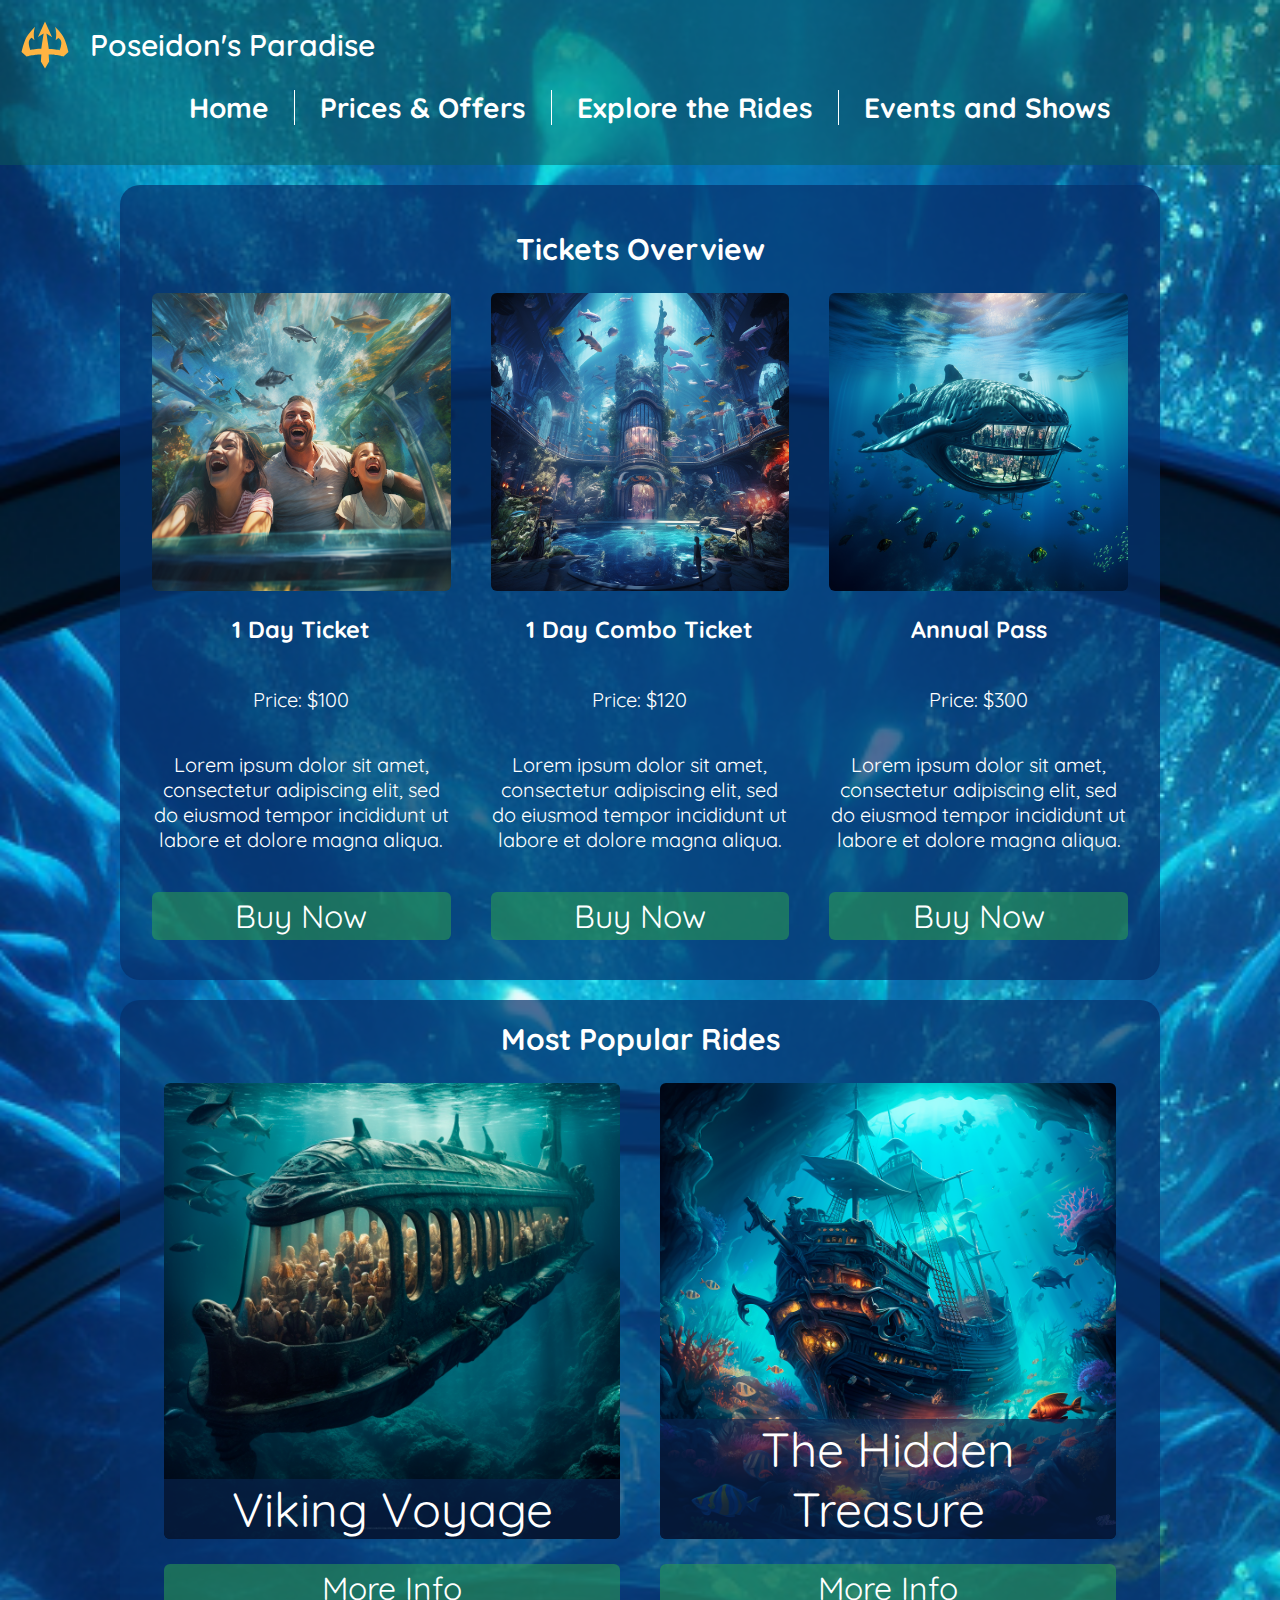
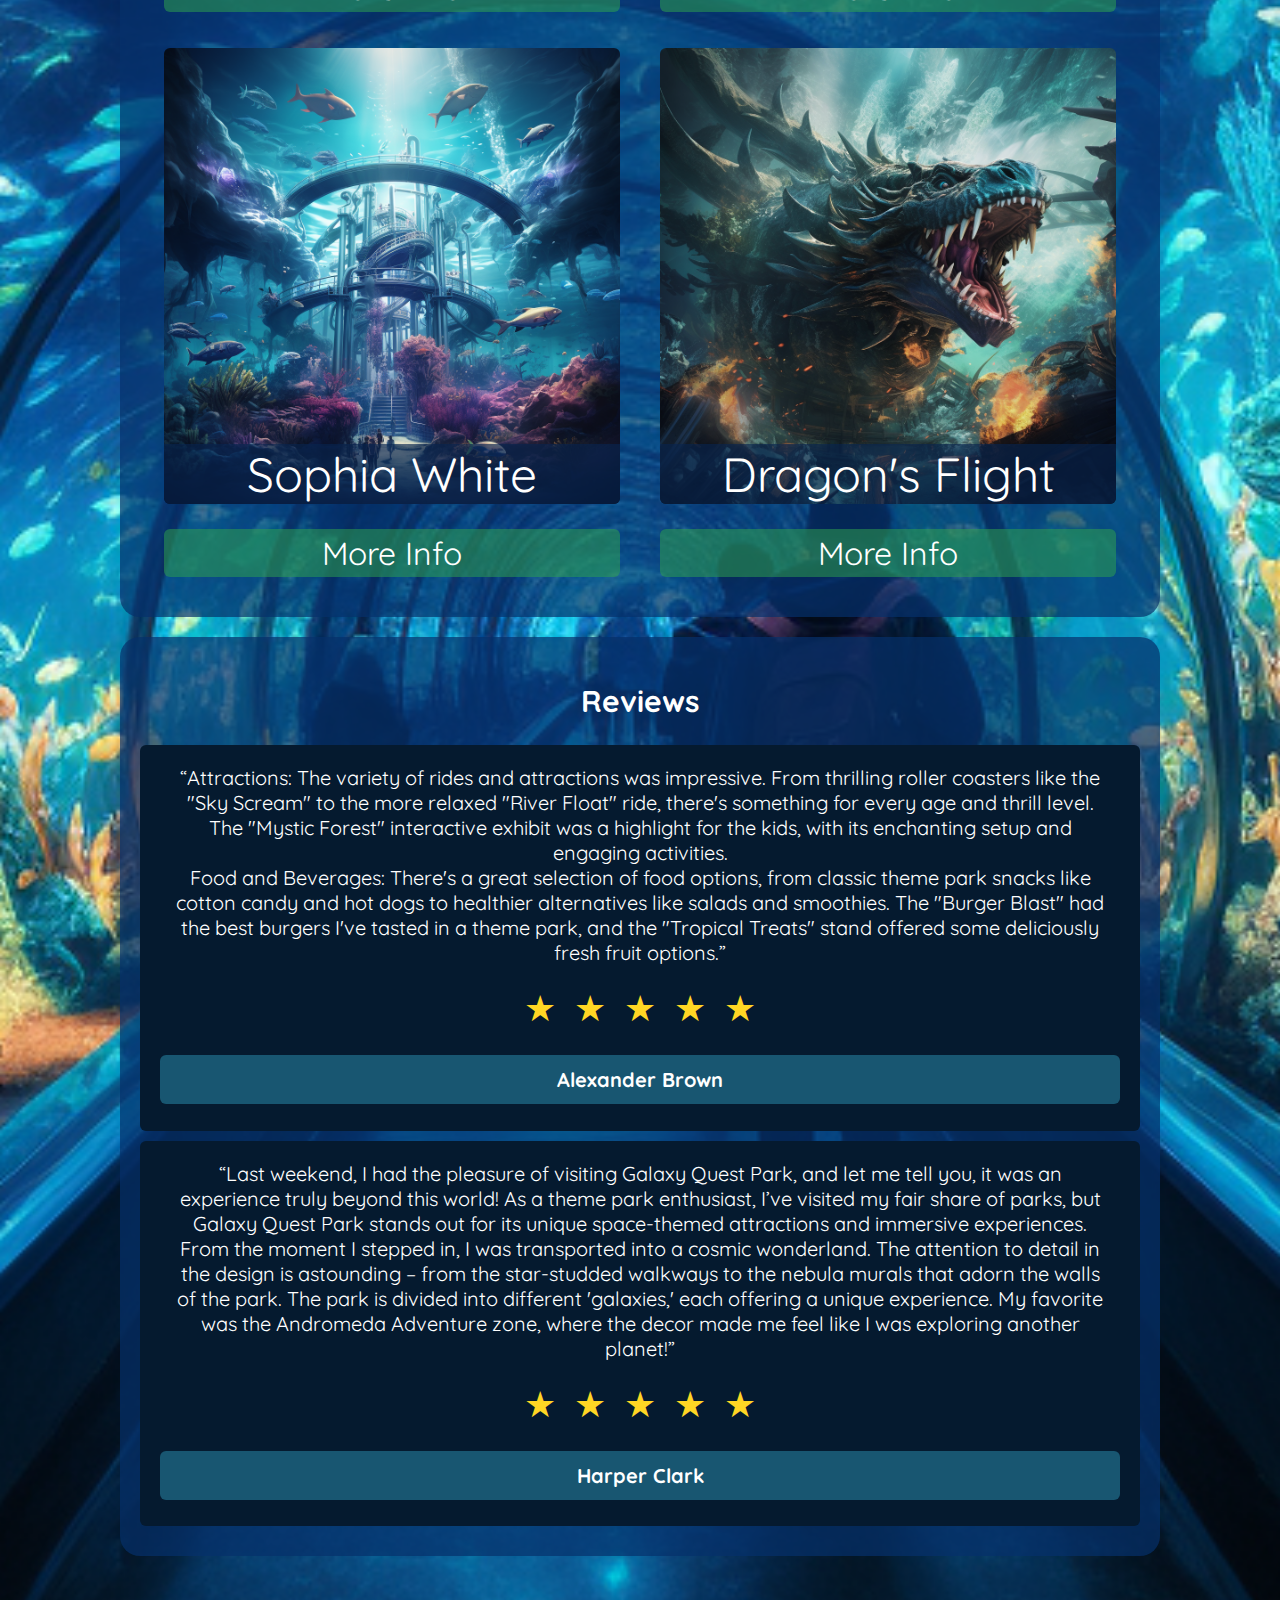
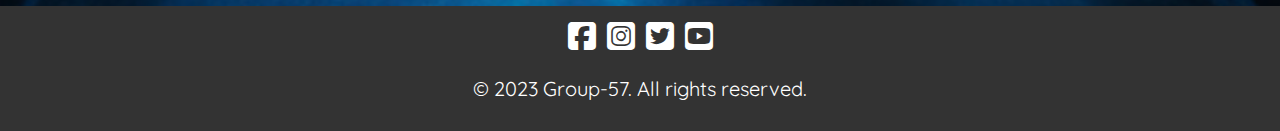
==== commit 9637b478: "added logo and park's name for all pages" ====
--- a/index.html
+++ b/index.html
@@ -19,6 +19,10 @@
   </head>
   <body>
     <header>
+      <div class="logo-container">
+        <img src="images/logo.svg" alt="Logo" class="logo" />
+        <span class="park-name">Poseidon's Paradise</span>
+      </div>
       <nav>
         <ul>
           <li><a href="index.html">Home</a></li>
@@ -27,9 +31,9 @@
           <li class="dropdown">
             <a href="events.html" class="dropbtn">Events and Shows</a>
             <div class="dropdown-content">
-                <a href="concerts.html">Concerts</a>
-                <a href="holiday_events.html">Holiday Events</a>
-                <a href="special_events.html">Special Events</a>
+              <a href="concerts.html">Concerts</a>
+              <a href="holiday_events.html">Holiday Events</a>
+              <a href="special_events.html">Special Events</a>
             </div>
           </li>
         </ul>
@@ -40,80 +44,80 @@
       <section id="packages">
         <h2>Tickets Overview</h2>
         <div class="row grid grid-3">
-            <aside class="package">
-                <!-- image generated using Midjourney AI discord bot.
+          <aside class="package">
+            <!-- image generated using Midjourney AI discord bot.
                             Prompt: a family enjoying a day at an underwater theme park -->
-                <img src="images/family-fun.png" alt="Family Pass tickets" />
-                <h3>1 Day Ticket</h3>
-                <p>Price: $100</p>
-                <p>
-                    Lorem ipsum dolor sit amet, consectetur adipiscing elit, sed do
-                    eiusmod tempor incididunt ut labore et dolore magna aliqua.
-                </p>
-                <p><a href="offers.html" class="btn">Buy Now</a></p>
-            </aside>
-            <aside class="package">
-                <!-- image generated using Midjourney AI discord bot.
+            <img src="images/family-fun.png" alt="Family Pass tickets" />
+            <h3>1 Day Ticket</h3>
+            <p>Price: $100</p>
+            <p>
+              Lorem ipsum dolor sit amet, consectetur adipiscing elit, sed do
+              eiusmod tempor incididunt ut labore et dolore magna aliqua.
+            </p>
+            <p><a href="offers.html" class="btn">Buy Now</a></p>
+          </aside>
+          <aside class="package">
+            <!-- image generated using Midjourney AI discord bot.
                             Prompt: an underwater theme park ith rides, mermaids, and exotic underwater fish  -->
-                <img src="images/pond.png" alt="Family Pass tickets" />
-                <h3>1 Day Combo Ticket</h3>
-                <p>Price: $120</p>
-                <p>
-                    Lorem ipsum dolor sit amet, consectetur adipiscing elit, sed do
-                    eiusmod tempor incididunt ut labore et dolore magna aliqua.
-                </p>
-                <p><a href="offers.html" class="btn">Buy Now</a></p>
-            </aside>
-            <aside class="package">
-                <!-- image generated using Midjourney AI discord bot.
+            <img src="images/pond.png" alt="Family Pass tickets" />
+            <h3>1 Day Combo Ticket</h3>
+            <p>Price: $120</p>
+            <p>
+              Lorem ipsum dolor sit amet, consectetur adipiscing elit, sed do
+              eiusmod tempor incididunt ut labore et dolore magna aliqua.
+            </p>
+            <p><a href="offers.html" class="btn">Buy Now</a></p>
+          </aside>
+          <aside class="package">
+            <!-- image generated using Midjourney AI discord bot.
                             Prompt: a giant humpback whale shaped submarine, with windows and tourists inside looking out into the ocean -->
-                <img src="images/sightseeing.png" alt="Underwater Tours" />
-                <h3>Annual Pass</h3>
-                <p>Price: $300</p>
-                <p>
-                    Lorem ipsum dolor sit amet, consectetur adipiscing elit, sed do
-                    eiusmod tempor incididunt ut labore et dolore magna aliqua.
-                </p>
-                <p><a href="offers.html" class="btn">Buy Now</a></p>
-            </aside>
+            <img src="images/sightseeing.png" alt="Underwater Tours" />
+            <h3>Annual Pass</h3>
+            <p>Price: $300</p>
+            <p>
+              Lorem ipsum dolor sit amet, consectetur adipiscing elit, sed do
+              eiusmod tempor incididunt ut labore et dolore magna aliqua.
+            </p>
+            <p><a href="offers.html" class="btn">Buy Now</a></p>
+          </aside>
         </div>
       </section>
 
       <section id="popular_rides" class="row">
         <h2>Most Popular Rides</h2>
         <div class="row grid grid-2">
-            <aside class="ride">
-                <div class="overlay-img">
-                    <!-- image generated using Midjourney AI discord bot.
+          <aside class="ride">
+            <div class="overlay-img">
+              <!-- image generated using Midjourney AI discord bot.
                                     Prompt: an underwater submarine that looks like a viking ship, with lots of tourists looking out the window -->
-                    <img src="images/viking-ride.png" alt="Ride Picture" />
-                    <span class="overlay">Viking Voyage</span>
-                </div>
-                <p><a href="rides.html" class="btn w-100">More Info</a></p>
-            </aside>
-            <aside class="ride">
-                <div class="overlay-img">
-                    <!-- image generated using Midjourney AI discord bot.
+              <img src="images/viking-ride.png" alt="Ride Picture" />
+              <span class="overlay">Viking Voyage</span>
+            </div>
+            <p><a href="rides.html" class="btn w-100">More Info</a></p>
+          </aside>
+          <aside class="ride">
+            <div class="overlay-img">
+              <!-- image generated using Midjourney AI discord bot.
                                     Prompt: an underwater pirate shipwreck with lots of colorful fish swimming around -->
-                    <img src="images/pirate-ride.png" alt="Ride Picture" />
-                    <span class="overlay">The Hidden Treasure</span>
-                </div>
-                <p><a href="rides.html" class="btn w-100">More Info</a></p>
-            </aside>
-            <aside class="ride">
-                <div class="overlay-img">
-                    <img src="images/sophia-white.png" alt="Ride Picture" />
-                    <span class="overlay">Sophia White</span>
-                </div>
-                <p><a href="rides.html" class="btn w-100">More Info</a></p>
-            </aside>
-            <aside class="ride">
-                <div class="overlay-img">
-                    <img src="images/dragons-flight.png" alt="Ride Picture" />
-                    <span class="overlay">Dragon's Flight</span>
-                </div>
-                <p><a href="rides.html" class="btn w-100">More Info</a></p>
-            </aside>
+              <img src="images/pirate-ride.png" alt="Ride Picture" />
+              <span class="overlay">The Hidden Treasure</span>
+            </div>
+            <p><a href="rides.html" class="btn w-100">More Info</a></p>
+          </aside>
+          <aside class="ride">
+            <div class="overlay-img">
+              <img src="images/sophia-white.png" alt="Ride Picture" />
+              <span class="overlay">Sophia White</span>
+            </div>
+            <p><a href="rides.html" class="btn w-100">More Info</a></p>
+          </aside>
+          <aside class="ride">
+            <div class="overlay-img">
+              <img src="images/dragons-flight.png" alt="Ride Picture" />
+              <span class="overlay">Dragon's Flight</span>
+            </div>
+            <p><a href="rides.html" class="btn w-100">More Info</a></p>
+          </aside>
         </div>
       </section>
 
@@ -138,7 +142,9 @@
             >
           </p>
           <p>
-            <span class="star"></span><span class="star"></span><span class="star"></span><span class="star"></span><span class="star"></span>
+            <span class="star"></span><span class="star"></span
+            ><span class="star"></span><span class="star"></span
+            ><span class="star"></span>
           </p>
           <h4>Alexander Brown</h4>
         </article>
@@ -161,7 +167,9 @@
             >
           </p>
           <p>
-            <span class="star"></span><span class="star"></span><span class="star"></span><span class="star"></span><span class="star"></span>
+            <span class="star"></span><span class="star"></span
+            ><span class="star"></span><span class="star"></span
+            ><span class="star"></span>
           </p>
           <h4>Harper Clark</h4>
         </article>
--- a/css/common.css
+++ b/css/common.css
@@ -250,6 +250,23 @@
   width: 199px;
 }
 
+.logo-container {
+  display: flex;
+  flex-direction: row;
+  align-items: center;
+}
+
+.logo {
+  width: 50px;
+  margin: 0px 20px 0px 20px;
+}
+
+.park-name {
+  font-size: 30px;
+  font-weight: 600;
+  color: #fff;
+}
+
 /* container for the overlap spans which cover the bottom 48px of this container
    with a semi-transparent bg and some text*/
 .overlay-img {
@@ -514,3 +531,67 @@
   line-height: 1;
   text-rendering: auto;
 }
+
+/* modal CSS */
+
+.modal {
+  /* initially the modal element is hidden, but the show class is added on button click */
+  visibility: hidden;
+  display: flex;
+  flex-direction: column;
+  justify-content: space-between;
+  align-items: flex-start;
+  text-align: start;
+  /* position the element relative to the viewport, so it stays in place when scrolling */
+  position: fixed;
+  /* move the element 50% from the top and left sides of the screen */
+  top: 50%;
+  left: 50%;
+  /* move the element based on its size in order to center it */
+  transform: translate(-50%, -50%);
+  padding: 20px;
+  border-radius: 6px;
+  width: 50%;
+  height: 50%;
+  background: #0ce7ff;
+  z-index: 20;
+}
+
+/* make the background opaque when modal is opened */
+.modal::after {
+  position: fixed;
+  content: "";
+  /* set top and left properties to -50% in order to cover the whole screen */
+  top: -50%;
+  left: -50%;
+  /* make the element have the whole screen's width and height */
+  width: 100vw;
+  height: 100vh;
+  /* set the opacity */
+  background: rgba(0, 0, 0, 0.5);
+  /* set the z index to a negative value in order to be behind the modal */
+  z-index: -2;
+}
+
+.show {
+  visibility: visible;
+}
+
+.modal-info {
+  color: #fff;
+}
+
+.close-btn {
+  cursor: pointer;
+}
+
+/* change the styling if the screen is smaller than 768px */
+@media (max-width: 768px) {
+  .modal {
+    padding: 10px;
+  }
+  .modal-info,
+  .close-btn {
+    font-size: 15px;
+  }
+}
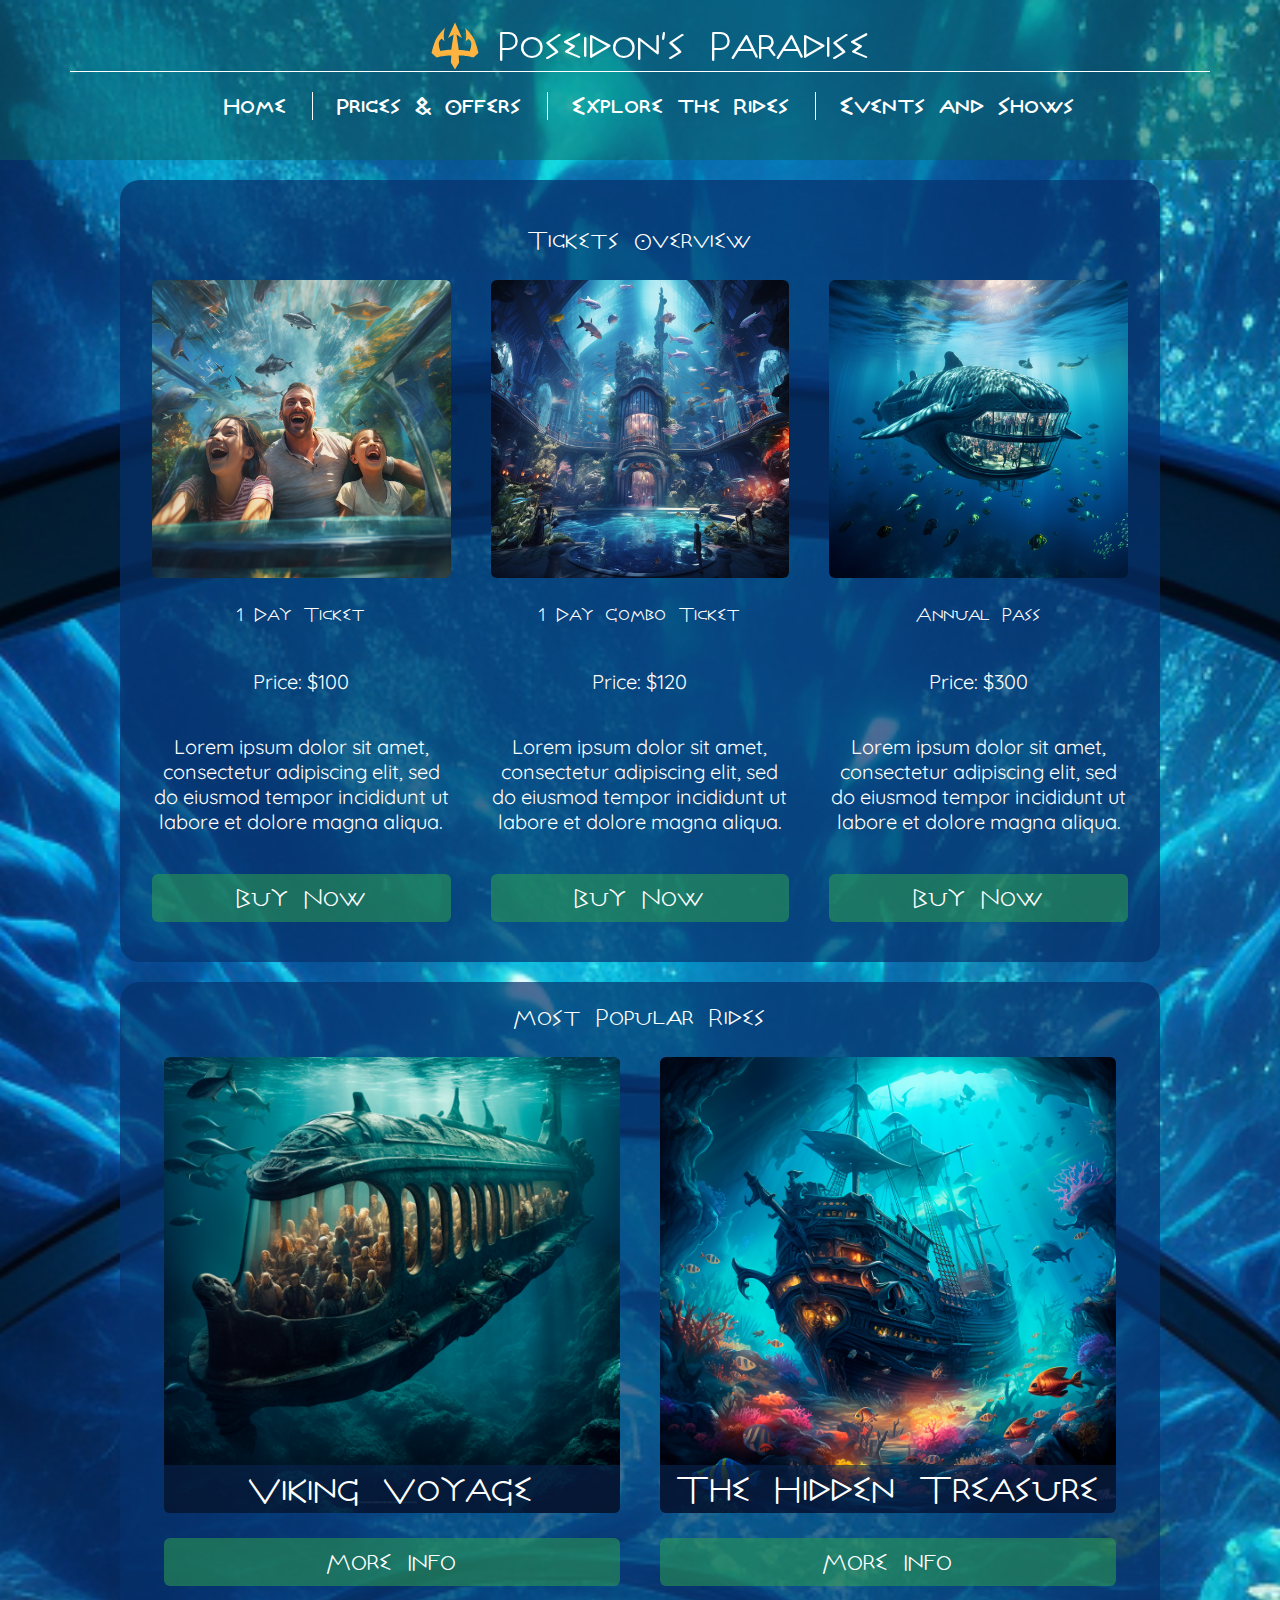
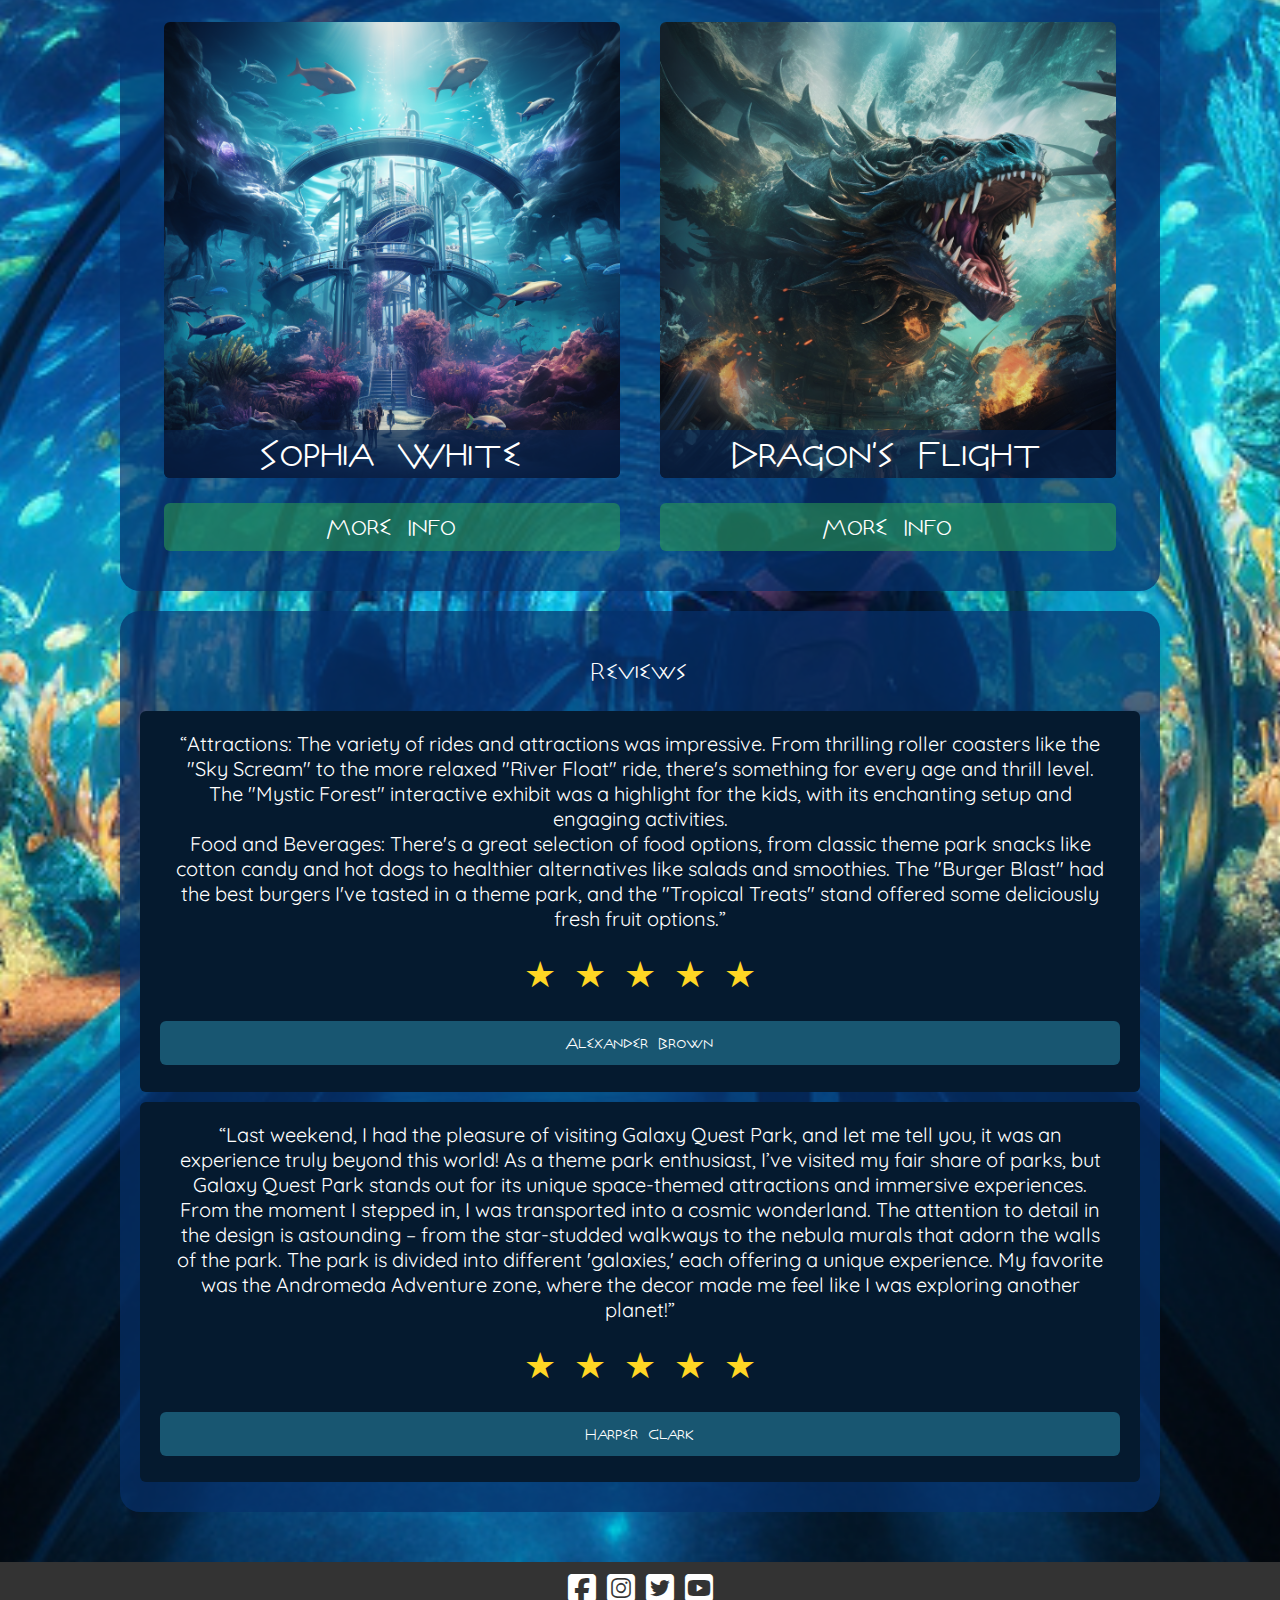
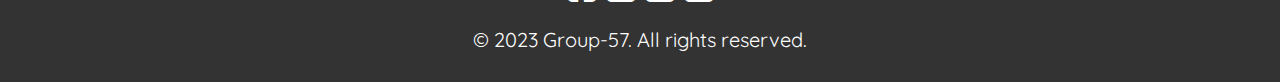
==== commit 781ecd2b: "Add Olympus font; meta author tags; favicon" ====
--- a/index.html
+++ b/index.html
@@ -2,6 +2,7 @@
 <html lang="en">
   <head>
     <meta charset="UTF-8" />
+    <meta name="author" content="Yashar Javdani">
     <meta name="viewport" content="width=device-width, initial-scale=1.0" />
     <title>Poseidon's Paradise - Adventure Awaits</title>
     <link rel="stylesheet" href="css/common.css" />
@@ -19,7 +20,7 @@
   </head>
   <body>
     <header>
-      <div class="logo-container">
+      <div class="logo-container container">
         <img src="images/logo.svg" alt="Logo" class="logo" />
         <span class="park-name">Poseidon's Paradise</span>
       </div>
--- a/css/common.css
+++ b/css/common.css
@@ -254,6 +254,8 @@
   display: flex;
   flex-direction: row;
   align-items: center;
+  justify-content: center;
+  border-bottom: 1px solid #FFF;
 }
 
 .logo {
@@ -262,7 +264,7 @@
 }
 
 .park-name {
-  font-size: 30px;
+  font-size: 50px;
   font-weight: 600;
   color: #fff;
 }
@@ -307,7 +309,7 @@
 
 .btn-medium {
   height: 28px;
-  font-size: 16px;
+  font-size: 26px;
   line-height: 28px;
 }
 
@@ -595,3 +597,33 @@
     font-size: 15px;
   }
 }
+
+/* Olympus font obtained from https://www.fontspace.com/olympus-font-f11234
+   and converted to woff format using https://transfonter.org/ */
+@font-face {
+  font-family: 'Olympus';
+  src: url('/fonts/Olympus.woff2') format('woff2'),
+      url('/fonts/Olympus.woff') format('woff');
+  font-weight: normal;
+  font-style: normal;
+  font-display: swap;
+}
+
+@font-face {
+  font-family: 'Olympus';
+  src: url('/fonts/OlympusBold.woff2') format('woff2'),
+      url('/fonts/OlympusBold.woff') format('woff');
+  font-weight: bold;
+  font-style: normal;
+  font-display: swap;
+}
+
+h1,h2,h3,h4,h5,h6,a,button,.btn,.overlay,.park-name {
+  font-family: 'Olympus';
+  font-weight: normal;
+  font-style: normal;
+}
+
+a.btn.price {
+  font-family: "Quicksand", sans-serif;
+}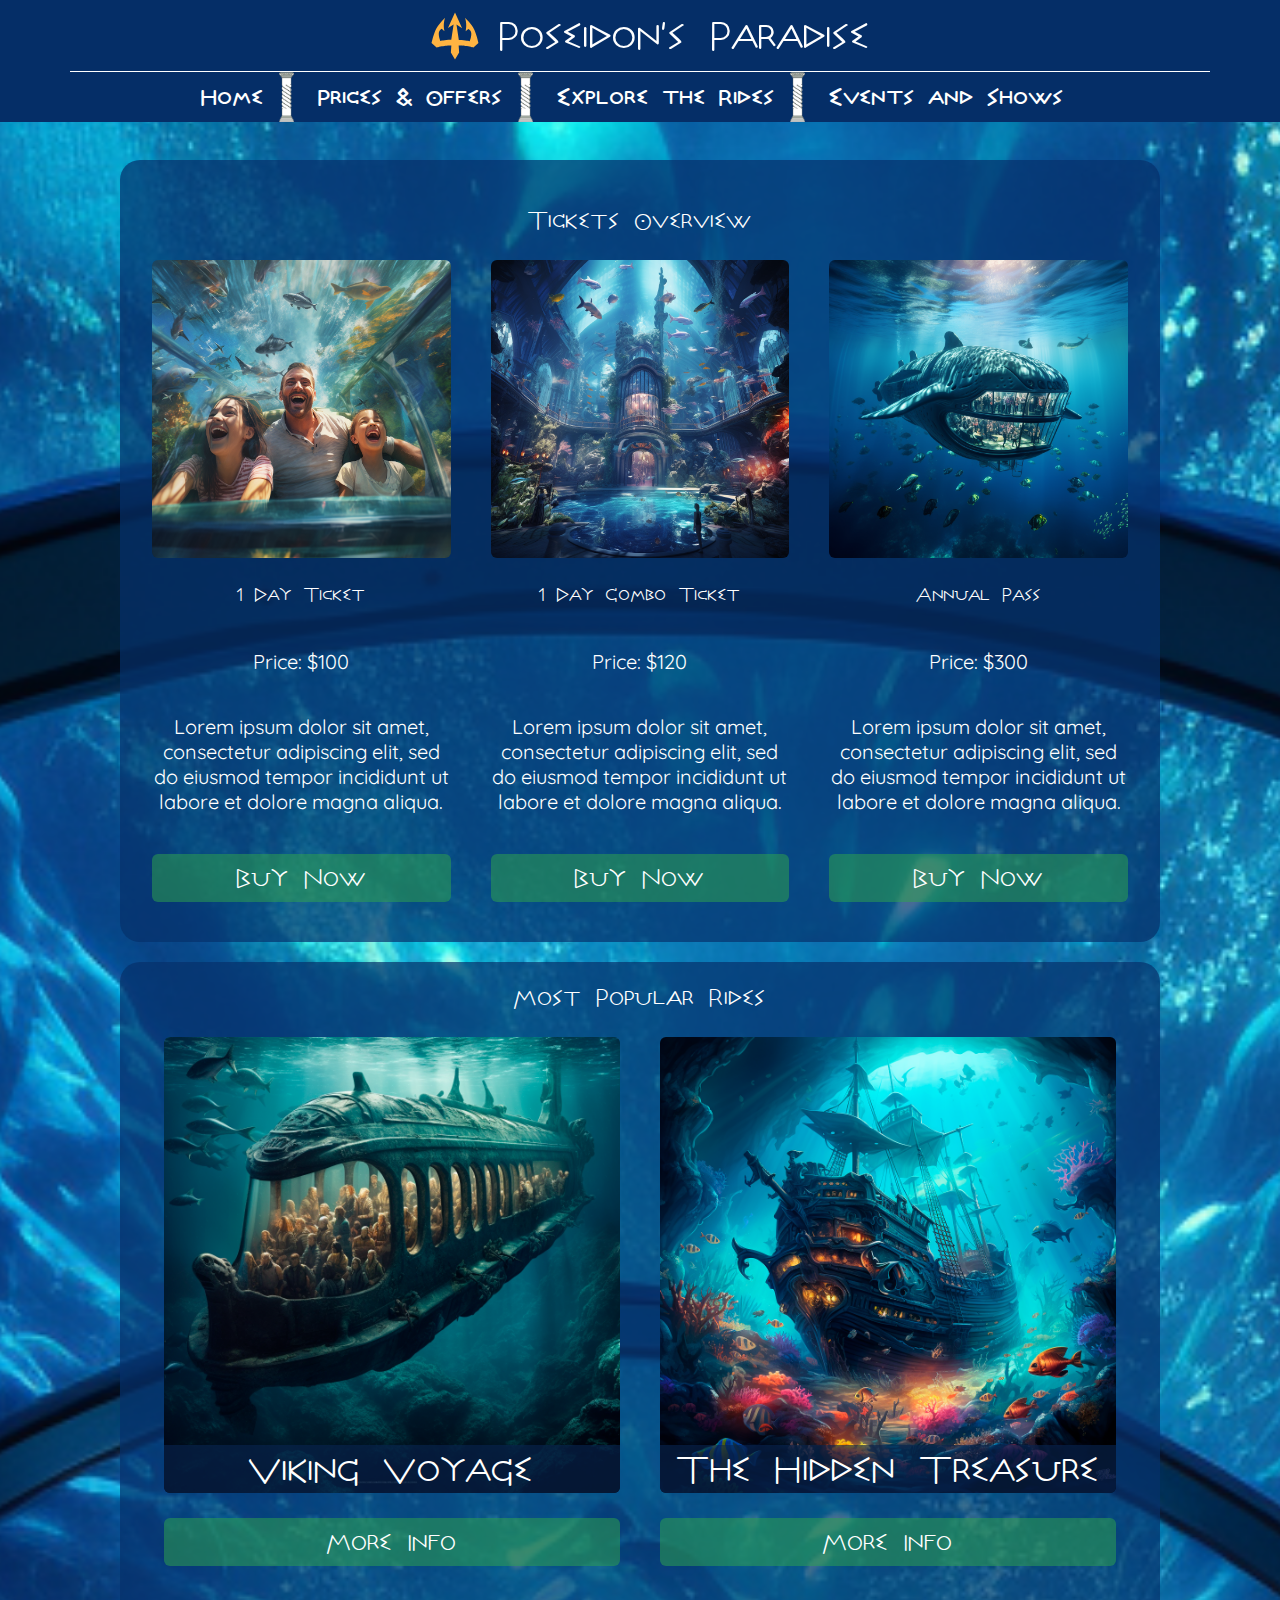
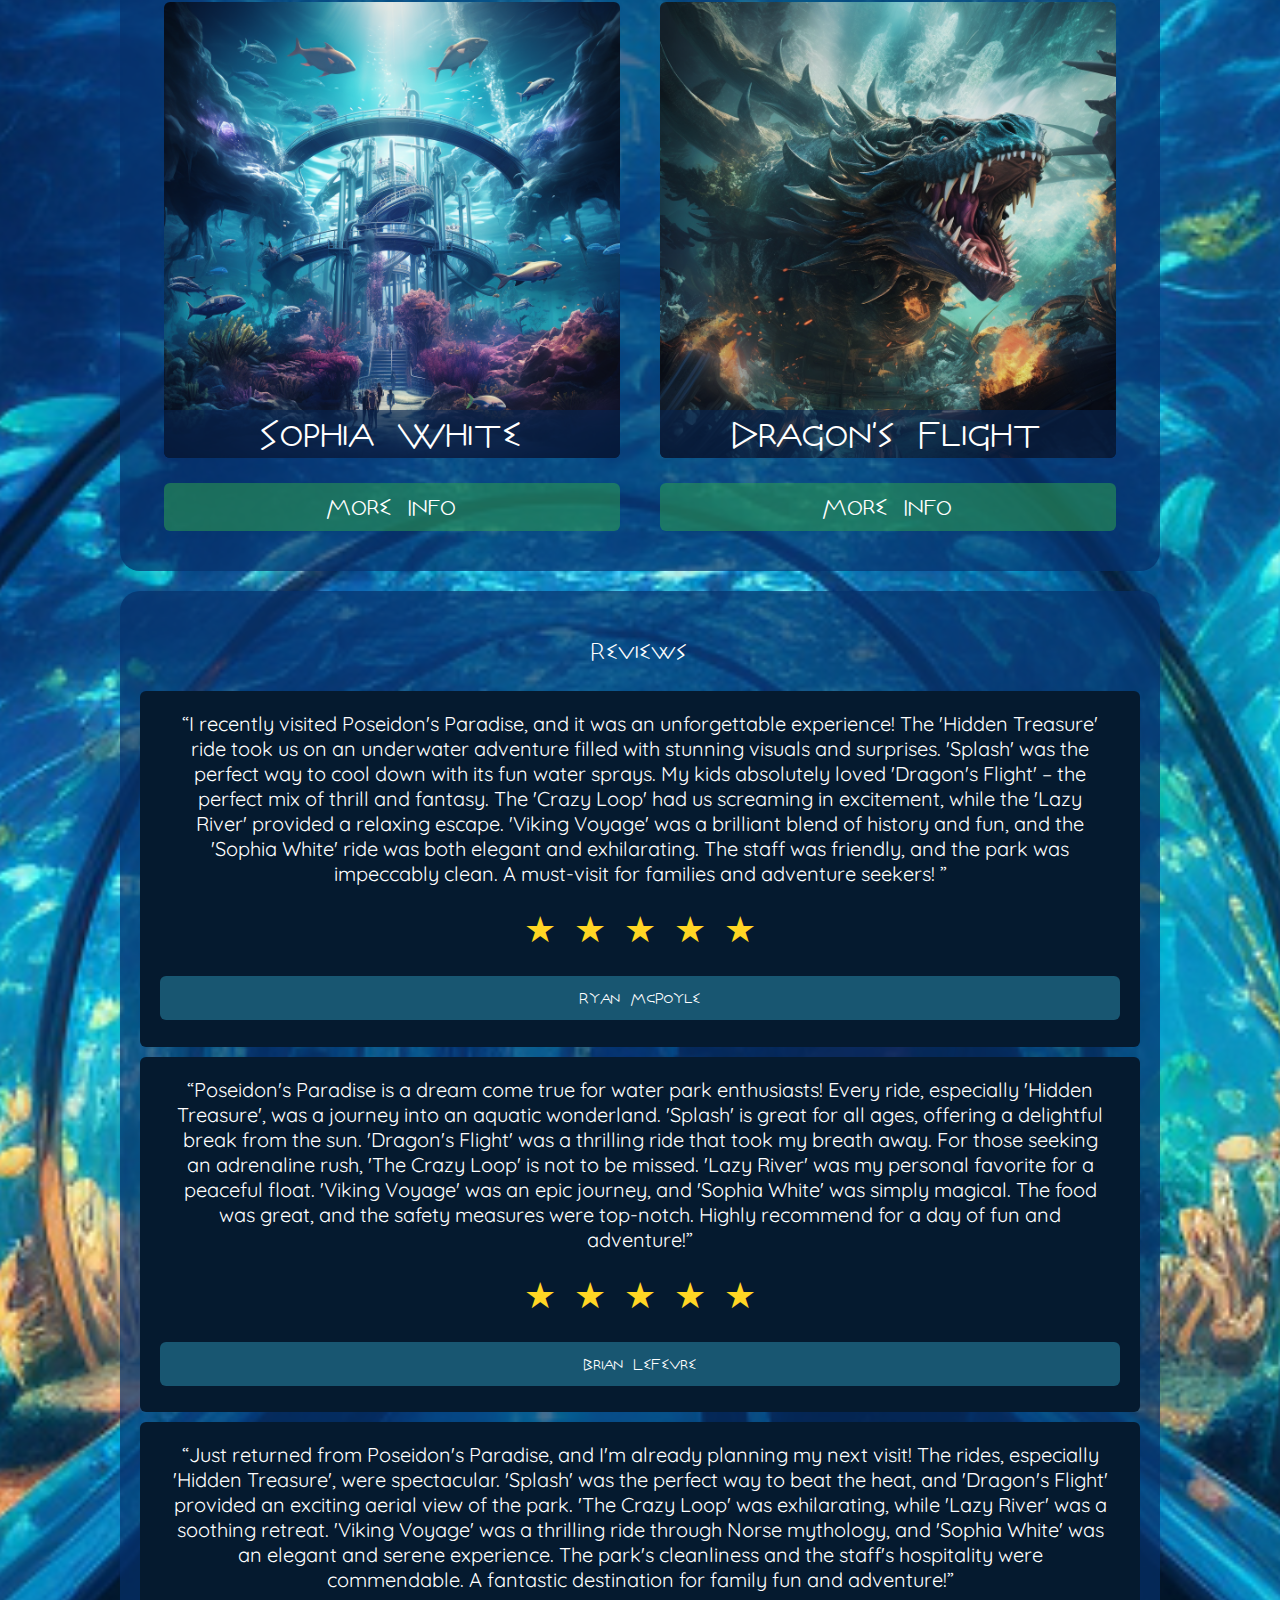
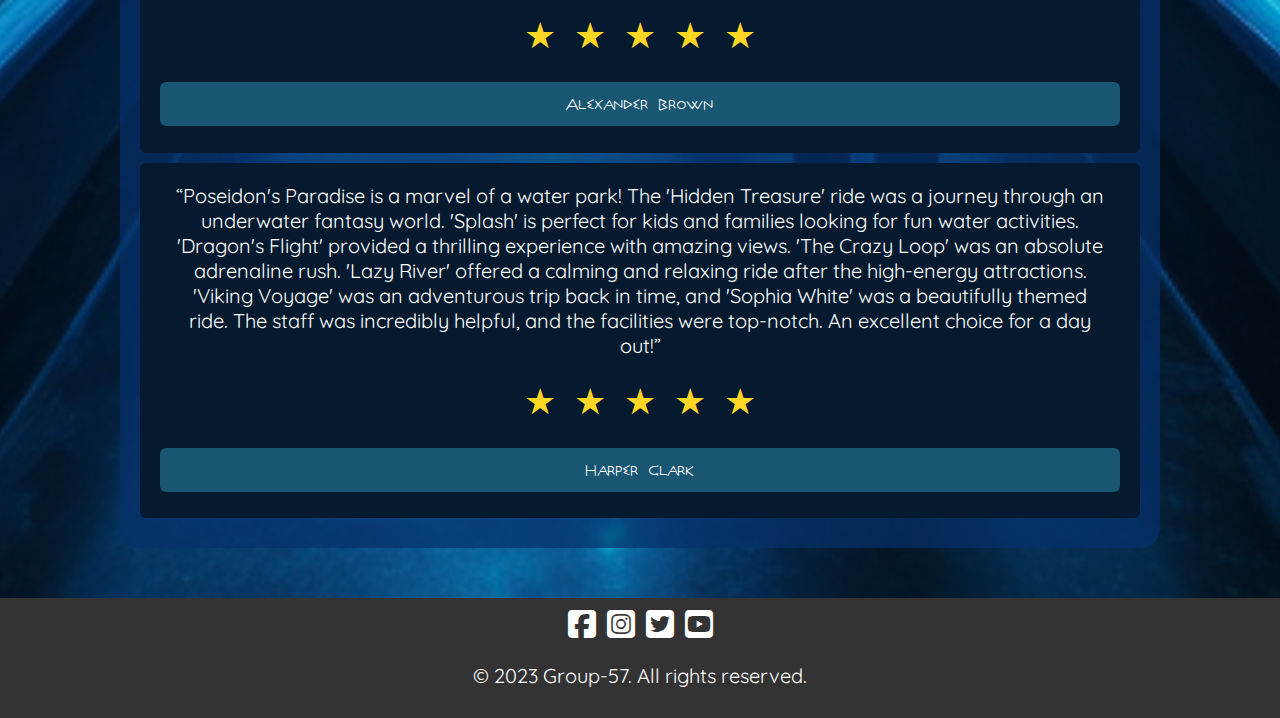
==== commit 09064fbf: "change review text to reference our park's rides/name" ====
--- a/index.html
+++ b/index.html
@@ -124,22 +124,63 @@
 
       <section id="reviews">
         <h2>Reviews</h2>
+
+        <article class="row review">
+            <p>
+              <q
+                >I recently visited Poseidon's Paradise, and it was an
+                unforgettable experience! The 'Hidden Treasure' ride took us on an
+                underwater adventure filled with stunning visuals and surprises.
+                'Splash' was the perfect way to cool down with its fun water
+                sprays. My kids absolutely loved 'Dragon's Flight' – the perfect
+                mix of thrill and fantasy. The 'Crazy Loop' had us screaming in
+                excitement, while the 'Lazy River' provided a relaxing escape.
+                'Viking Voyage' was a brilliant blend of history and fun, and the
+                'Sophia White' ride was both elegant and exhilarating. The staff
+                was friendly, and the park was impeccably clean. A must-visit for
+                families and adventure seekers!
+                </q>
+            </p>
+            <p>
+              <span class="star"></span><span class="star"></span
+              ><span class="star"></span><span class="star"></span
+              ><span class="star"></span>
+            </p>
+            <h4>Ryan McPoyle</h4>
+        </article>
+        <article class="row review">
+            <p>
+              <q
+              >Poseidon's Paradise is a dream come true for water park
+              enthusiasts! Every ride, especially 'Hidden Treasure', was a
+              journey into an aquatic wonderland. 'Splash' is great for all
+              ages, offering a delightful break from the sun. 'Dragon's Flight'
+              was a thrilling ride that took my breath away. For those seeking
+              an adrenaline rush, 'The Crazy Loop' is not to be missed. 'Lazy
+              River' was my personal favorite for a peaceful float. 'Viking
+              Voyage' was an epic journey, and 'Sophia White' was simply
+              magical. The food was great, and the safety measures were
+              top-notch. Highly recommend for a day of fun and adventure!</q>
+            </p>
+            <p>
+                <span class="star"></span><span class="star"></span
+                ><span class="star"></span><span class="star"></span
+                ><span class="star"></span>
+              </p>
+              <h4>Brian LeFevre</h4>
+        </article>
         <article class="row review">
           <p>
             <q
-              >Attractions: The variety of rides and attractions was impressive.
-              From thrilling roller coasters like the "Sky Scream" to the more
-              relaxed "River Float" ride, there's something for every age and
-              thrill level. The "Mystic Forest" interactive exhibit was a
-              highlight for the kids, with its enchanting setup and engaging
-              activities.
-              <br />
-              Food and Beverages: There's a great selection of food options,
-              from classic theme park snacks like cotton candy and hot dogs to
-              healthier alternatives like salads and smoothies. The "Burger
-              Blast" had the best burgers I've tasted in a theme park, and the
-              "Tropical Treats" stand offered some deliciously fresh fruit
-              options.</q
+            >Just returned from Poseidon's Paradise, and I'm already planning
+            my next visit! The rides, especially 'Hidden Treasure', were
+            spectacular. 'Splash' was the perfect way to beat the heat, and
+            'Dragon's Flight' provided an exciting aerial view of the park. 'The
+            Crazy Loop' was exhilarating, while 'Lazy River' was a soothing
+            retreat. 'Viking Voyage' was a thrilling ride through Norse
+            mythology, and 'Sophia White' was an elegant and serene experience.
+            The park's cleanliness and the staff's hospitality were commendable.
+            A fantastic destination for family fun and adventure!</q
             >
           </p>
           <p>
@@ -151,21 +192,16 @@
         </article>
         <article class="row review">
           <p>
-            <q
-              >Last weekend, I had the pleasure of visiting Galaxy Quest Park,
-              and let me tell you, it was an experience truly beyond this world!
-              As a theme park enthusiast, I’ve visited my fair share of parks,
-              but Galaxy Quest Park stands out for its unique space-themed
-              attractions and immersive experiences.
-              <br />
-              From the moment I stepped in, I was transported into a cosmic
-              wonderland. The attention to detail in the design is astounding –
-              from the star-studded walkways to the nebula murals that adorn the
-              walls of the park. The park is divided into different 'galaxies,'
-              each offering a unique experience. My favorite was the Andromeda
-              Adventure zone, where the decor made me feel like I was exploring
-              another planet!</q
-            >
+            <q>Poseidon's Paradise is a marvel of a water park! The 'Hidden
+            Treasure' ride was a journey through an underwater fantasy world.
+            'Splash' is perfect for kids and families looking for fun water
+            activities. 'Dragon's Flight' provided a thrilling experience with
+            amazing views. 'The Crazy Loop' was an absolute adrenaline rush.
+            'Lazy River' offered a calming and relaxing ride after the
+            high-energy attractions. 'Viking Voyage' was an adventurous trip
+            back in time, and 'Sophia White' was a beautifully themed ride. The
+            staff was incredibly helpful, and the facilities were top-notch. An
+            excellent choice for a day out!</q>
           </p>
           <p>
             <span class="star"></span><span class="star"></span
--- a/css/common.css
+++ b/css/common.css
@@ -46,17 +46,24 @@
 main {
   /* allow content to grow to take up available space. */
   flex: 1;
+  /* leave enough margin for the header, which is fixed in place */
+  margin-top: 140px;
 }
 
 header {
-  background-color: rgb(11, 92, 89, 0.5);
+  background-color: rgb(5 46 103);
   color: white;
-  padding: 20px 0;
+  padding: 10px 0 0;
+  z-index: 1;
+  /* fix the top header in place so it is always visible on screen */
+  position: fixed;
+  width: 100%;
 }
 
 nav ul {
   list-style-type: none;
   text-align: center;
+  margin: 0px;
 }
 
 nav ul li {
@@ -71,6 +78,7 @@
   font-size: 28px;
   position: relative;
   padding-bottom: 10px;
+  vertical-align: middle;
 }
 
 /* Add an underline effect to the nav links, which is normally hidden (with
@@ -100,11 +108,24 @@
   -moz-transform: scaleX(1);
   transform: scaleX(1);
 }
-nav ul li:not(:last-of-type) {
-  border-right: 1px solid #fff;
-  padding-right: 25px;
-}
-
+
+/* target all nav li except the last and add a pillar icon after it to divide the
+   nav links */
+nav ul li::after {
+  content: "";
+  height: 50px;
+  width: 30px;
+  /* pillar icon from https://thehungryjpeg.com/product/3905941-ancient-classic-pillars-greek-and-roman-architecture-pillars-histori */
+  background-image: url(/images/pillar.png);
+  background-position: right;
+  background-size: contain;
+  background-repeat: no-repeat;
+  display: inline-block;
+  vertical-align: middle;
+}
+nav ul li:last-of-type::after {
+  background: none;
+}
 @media (max-width: 992px) {
   nav ul li a {
     font-size: 20px;
@@ -114,6 +135,10 @@
     width: 100%;
     height: 30px;
     border: none !important;
+  }
+
+  nav ul li::after {
+    background: none;
   }
 }
 
@@ -255,7 +280,8 @@
   flex-direction: row;
   align-items: center;
   justify-content: center;
-  border-bottom: 1px solid #FFF;
+  border-bottom: 1px solid #fff;
+  padding-bottom: 10px;
 }
 
 .logo {
@@ -275,9 +301,13 @@
   position: relative;
   display: inline-block;
 }
+.row > .overlay-img {
+  padding: 0px;
+}
 /* This span containing the overlaid text, absolutely positioned to the bottom
    of the container */
-span.overlay {
+span.overlay,
+figcaption.overlay {
   position: absolute;
   bottom: 0;
   left: 0;
@@ -338,6 +368,24 @@
   border-radius: 6px;
 }
 
+select,
+input[type="text"],
+input[type="tel"],
+input[type="email"] {
+  height: 40px;
+  border: none;
+  border-radius: 6px;
+  font-size: 18px;
+  padding: 0 5px;
+}
+input[type="submit"] {
+  border: none;
+}
+
+#registrationForm label {
+  text-align: right;
+  line-height: 40px;
+}
 /* These styles are rougly taken from Bootstrap v5, but are modified to make
    the container a bit wider than bootstrap normally uses */
 .container,
@@ -534,11 +582,43 @@
   text-rendering: auto;
 }
 
+
 /* modal CSS */
 
+.modal-info {
+  color: #fff;
+}
+
 .modal {
-  /* initially the modal element is hidden, but the show class is added on button click */
-  visibility: hidden;
+  /* initially the modal element is hidden, but the show JS class is added on button click */
+  display: none;
+}
+/* make the backdrop visible when it has the "show" class */
+.modal.show {
+  display: unset;
+}
+/* make the background opaque when modal is opened */
+.modal-backdrop {
+  position: fixed;
+  top: 0;
+  left: 0;
+  width: 100%;
+  height: 100%;
+  background: rgba(0, 0, 0, 0.5); /* semi-transparent black */
+  opacity: 0;
+  backdrop-filter: blur(0px); /* blur will be added when container has show class */
+  transition: backdrop-filter 2s ease-in-out, opacity 2s ease-in-out !important; /* gradually blur backdrop */
+  z-index: 10; /* Ensure it's above other content */
+}
+.modal.show .modal-backdrop {
+  backdrop-filter: blur(10px); /* Blurs the content behind the backdrop */
+  opacity: 1;
+}
+
+/* The modal content */
+.modal-content {
+  /* set to z-index to a higher value so it covers all the other elements */
+  z-index: 20;
   display: flex;
   flex-direction: column;
   justify-content: space-between;
@@ -554,37 +634,24 @@
   padding: 20px;
   border-radius: 6px;
   width: 50%;
-  height: 50%;
-  background: #0ce7ff;
-  z-index: 20;
-}
-
-/* make the background opaque when modal is opened */
-.modal::after {
-  position: fixed;
-  content: "";
-  /* set top and left properties to -50% in order to cover the whole screen */
-  top: -50%;
-  left: -50%;
-  /* make the element have the whole screen's width and height */
-  width: 100vw;
-  height: 100vh;
-  /* set the opacity */
-  background: rgba(0, 0, 0, 0.5);
-  /* set the z index to a negative value in order to be behind the modal */
-  z-index: -2;
-}
-
-.show {
-  visibility: visible;
-}
-
-.modal-info {
-  color: #fff;
-}
-
+  min-height: 20%;
+  max-height: 90%;
+  background: rgba(5, 49, 107, 0.7);
+  overflow-y: auto;
+  box-shadow: 0 4px 8px rgba(0,0,0,0.1);
+}
 .close-btn {
   cursor: pointer;
+  position: absolute;
+  top: 0;
+  right: 0;
+  width: 70px;
+  height: 60px;
+  line-height: 60px;
+  text-align: center;
+}
+.close-btn:hover {
+  text-decoration: underline;
 }
 
 /* change the styling if the screen is smaller than 768px */
@@ -601,29 +668,43 @@
 /* Olympus font obtained from https://www.fontspace.com/olympus-font-f11234
    and converted to woff format using https://transfonter.org/ */
 @font-face {
-  font-family: 'Olympus';
-  src: url('/fonts/Olympus.woff2') format('woff2'),
-      url('/fonts/Olympus.woff') format('woff');
+  font-family: "Olympus";
+  src: url("/fonts/Olympus.woff2") format("woff2"),
+    url("/fonts/Olympus.woff") format("woff");
   font-weight: normal;
   font-style: normal;
   font-display: swap;
 }
 
 @font-face {
-  font-family: 'Olympus';
-  src: url('/fonts/OlympusBold.woff2') format('woff2'),
-      url('/fonts/OlympusBold.woff') format('woff');
+  font-family: "Olympus";
+  src: url("/fonts/OlympusBold.woff2") format("woff2"),
+    url("/fonts/OlympusBold.woff") format("woff");
   font-weight: bold;
   font-style: normal;
   font-display: swap;
 }
 
-h1,h2,h3,h4,h5,h6,a,button,.btn,.overlay,.park-name {
-  font-family: 'Olympus';
+h1,
+h2,
+h3,
+h4,
+h5,
+h6,
+a,
+button,
+.btn,
+.overlay,
+.park-name {
+  font-family: "Olympus";
   font-weight: normal;
   font-style: normal;
 }
 
 a.btn.price {
   font-family: "Quicksand", sans-serif;
-}+}
+
+.center-align {
+  text-align: center;
+}
--- a/css/offers.css
+++ b/css/offers.css
@@ -13,24 +13,6 @@
 }
 #packages .package:hover img {
     filter:brightness(1.25);
-}
-
-/* container for the overlap spans which cover the bottom 48px of this container
-   with a semi-transparent bg and some text*/
-.overlay-img {
-    position: relative;
-    display: inline-block;
-}
-/* This span containing the overlaid text, absolutely positioned to the bottom
-   of the container */
-span.overlay {
-    position: absolute;
-    bottom: 0;
-    left: 0;
-    width: 100%;
-    background-color: #08244fa3;
-    border-radius: 0px 0px 6px 6px;
-    font-size: 48px;
 }
 
 .offer {
@@ -66,4 +48,11 @@
     flex: 1;
     display: grid;
     align-items: end;
+}
+
+.purchaseForm {
+    width: 100%;
+}
+.purchaseForm label {
+    text-align: right;
 }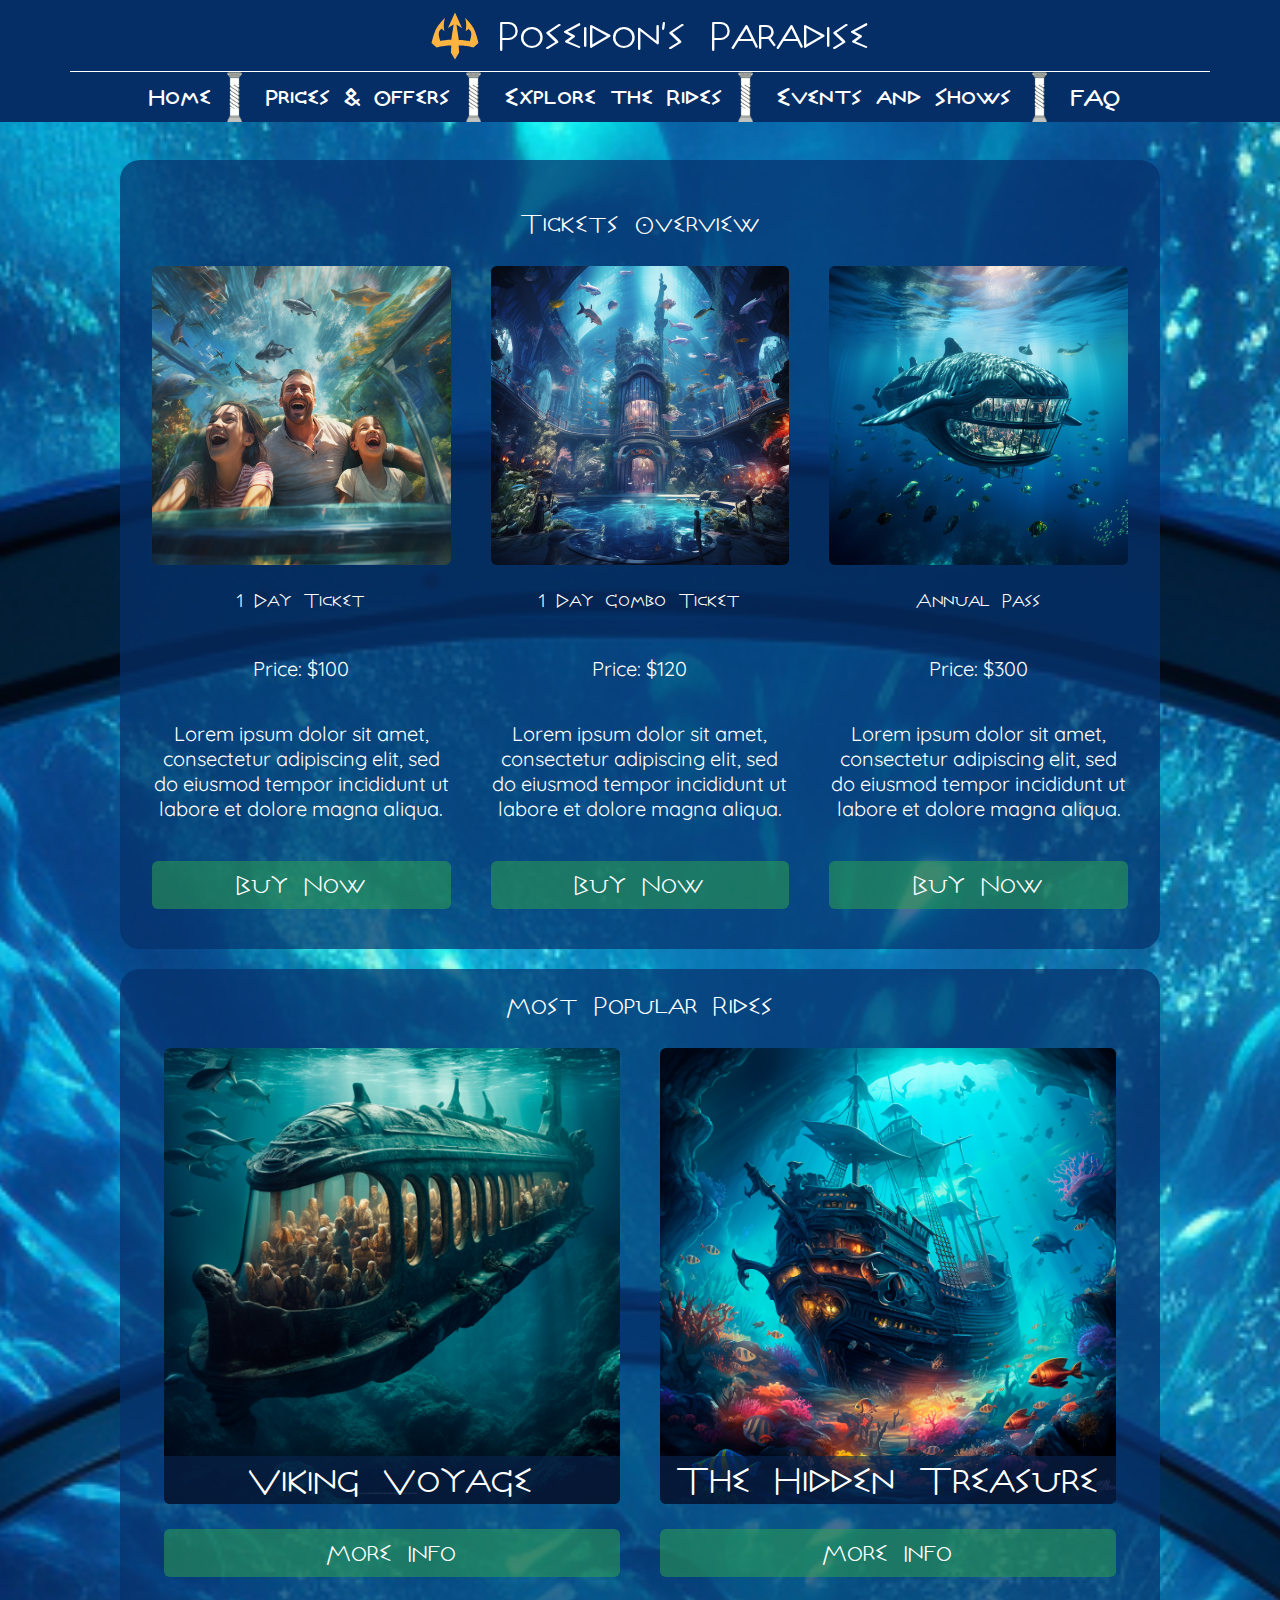
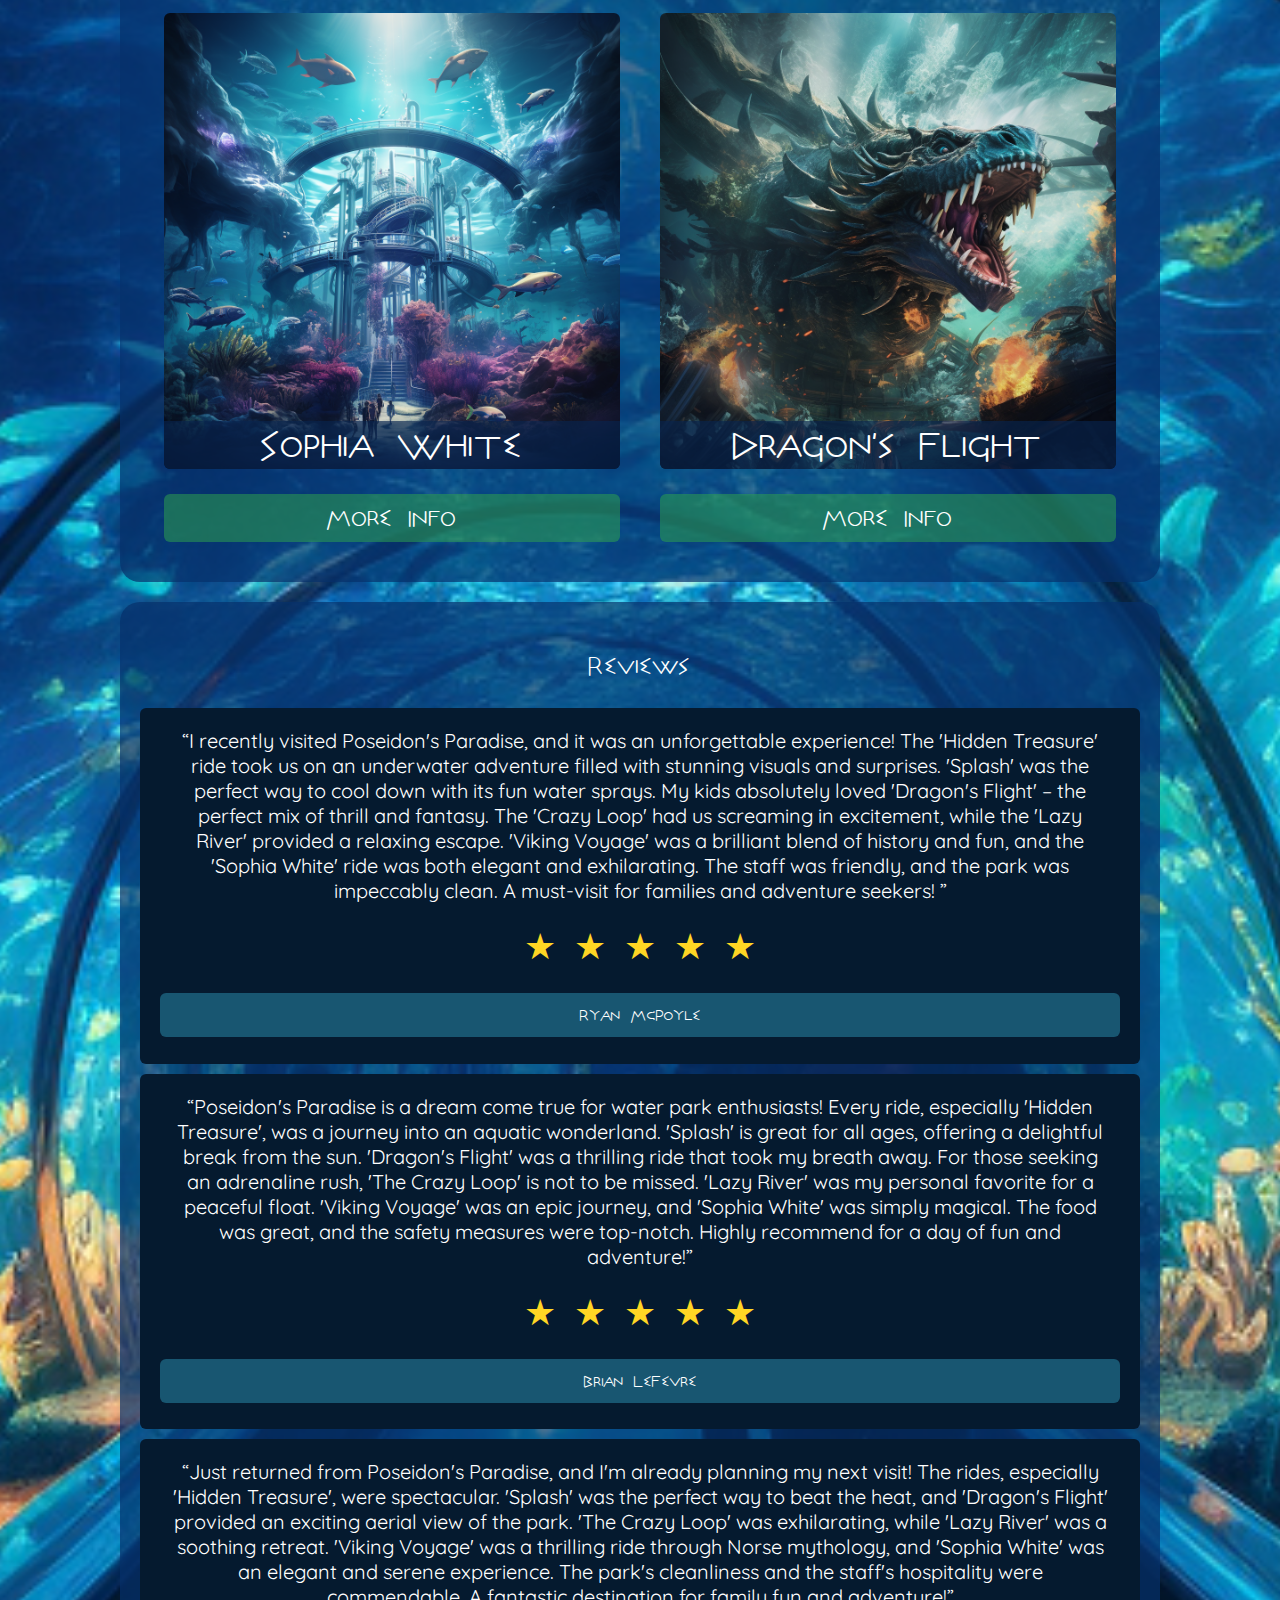
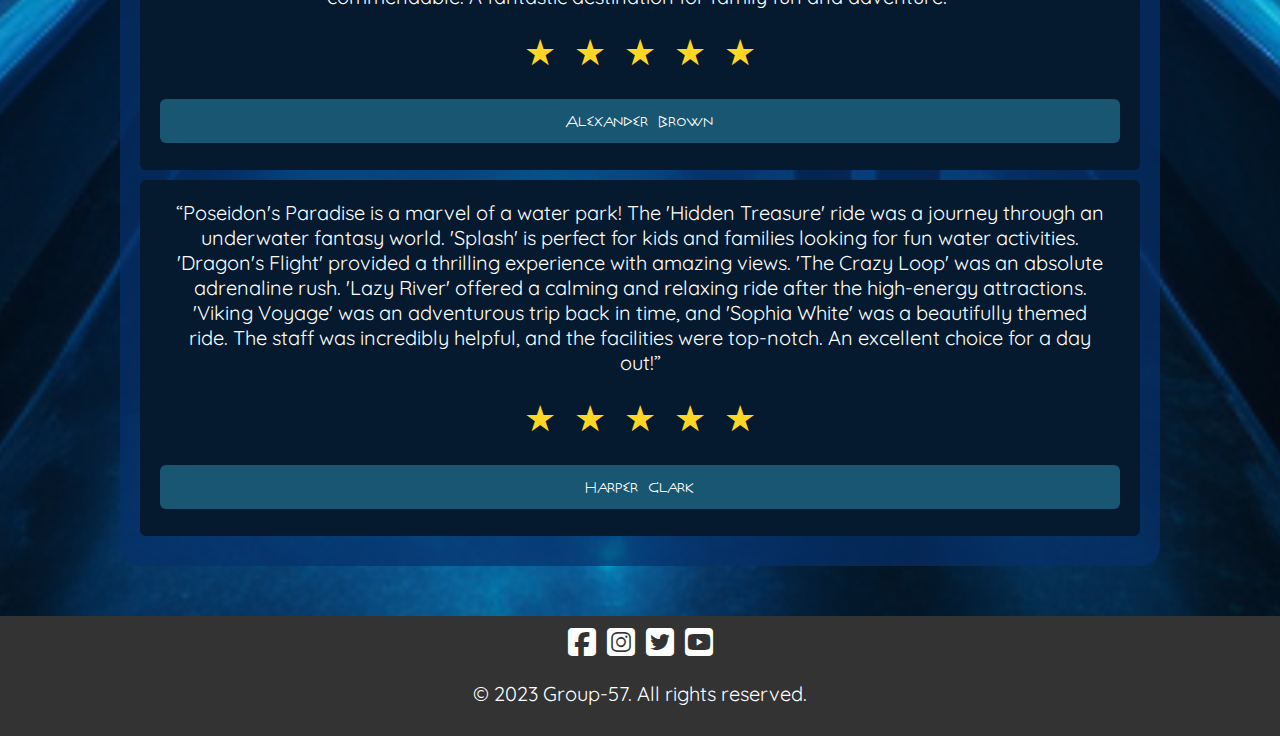
==== commit c331e575: "add FAQ; custom number +/- spinners;" ====
--- a/index.html
+++ b/index.html
@@ -37,6 +37,7 @@
               <a href="special_events.html">Special Events</a>
             </div>
           </li>
+          <li><a href="faq.html">FAQ</a></li>
         </ul>
       </nav>
     </header>
--- a/css/common.css
+++ b/css/common.css
@@ -336,6 +336,10 @@
   width: 100%;
   max-width: 100%;
 }
+.mx-auto {
+  margin-left: auto;
+  margin-right: auto;
+}
 
 .btn-medium {
   height: 28px;
@@ -380,6 +384,15 @@
 }
 input[type="submit"] {
   border: none;
+}
+
+#events img {
+  cursor: pointer;
+  transform: scale(1);
+  transition: transform 0.3s ease-in-out;
+}
+#events img:hover {
+  transform: scale(1.05);
 }
 
 #registrationForm label {
@@ -685,6 +698,12 @@
   font-display: swap;
 }
 
+h1 {
+  font-size: 48px;
+}
+h2 {
+  font-size: 32px;
+}
 h1,
 h2,
 h3,
@@ -701,6 +720,10 @@
   font-style: normal;
 }
 
+a {
+  color: #FFF;
+}
+
 a.btn.price {
   font-family: "Quicksand", sans-serif;
 }
@@ -708,3 +731,54 @@
 .center-align {
   text-align: center;
 }
+
+
+input[type="number"] {
+  width: 100%; /* Full width of container */
+  padding: 10px 30px 10px 15px; /* leave room for spinners in right padding */
+  box-sizing: border-box; /* Include padding and border in the element's width and height */
+  border-radius: 6px;
+  font-size: 16px;
+  background-color: white;
+}
+
+/* hide the browser's default spinner buttons so we can replace them with our own */
+input[type="number"]::-webkit-inner-spin-button,
+input[type="number"]::-webkit-outer-spin-button {
+  -webkit-appearance: none;
+  margin: 0;
+}
+
+/* limit the width of the number input container */
+.number-input-container {
+  position: relative;
+  width: 70px;
+}
+
+/* The custom spinner buttos we use to add/subtract from the input's value */
+.spinner-button {
+  color: #FFF;
+  border: 1px solid #000;
+  position: absolute;
+  right: 0px;
+  width: 22px;
+  height: 22px;
+  line-height: 18px;
+  text-align: center;
+  cursor: pointer;
+  user-select: none; /* prevent user from selecting this text by accident */
+  font-size: 26px;
+  border-radius: 5px;
+  background-color: #052e679e;
+}
+.spinner-button:hover {
+  background-color: #264b7e;
+}
+.spinner-button.up {
+  top: 0px;
+  border-radius: 0px 5px 0px 0px; /* round the upper right corner */
+}
+.spinner-button.down {
+  bottom: 0px;
+  border-radius: 0px 0px 5px 0px; /* round the lower right corner */
+}
